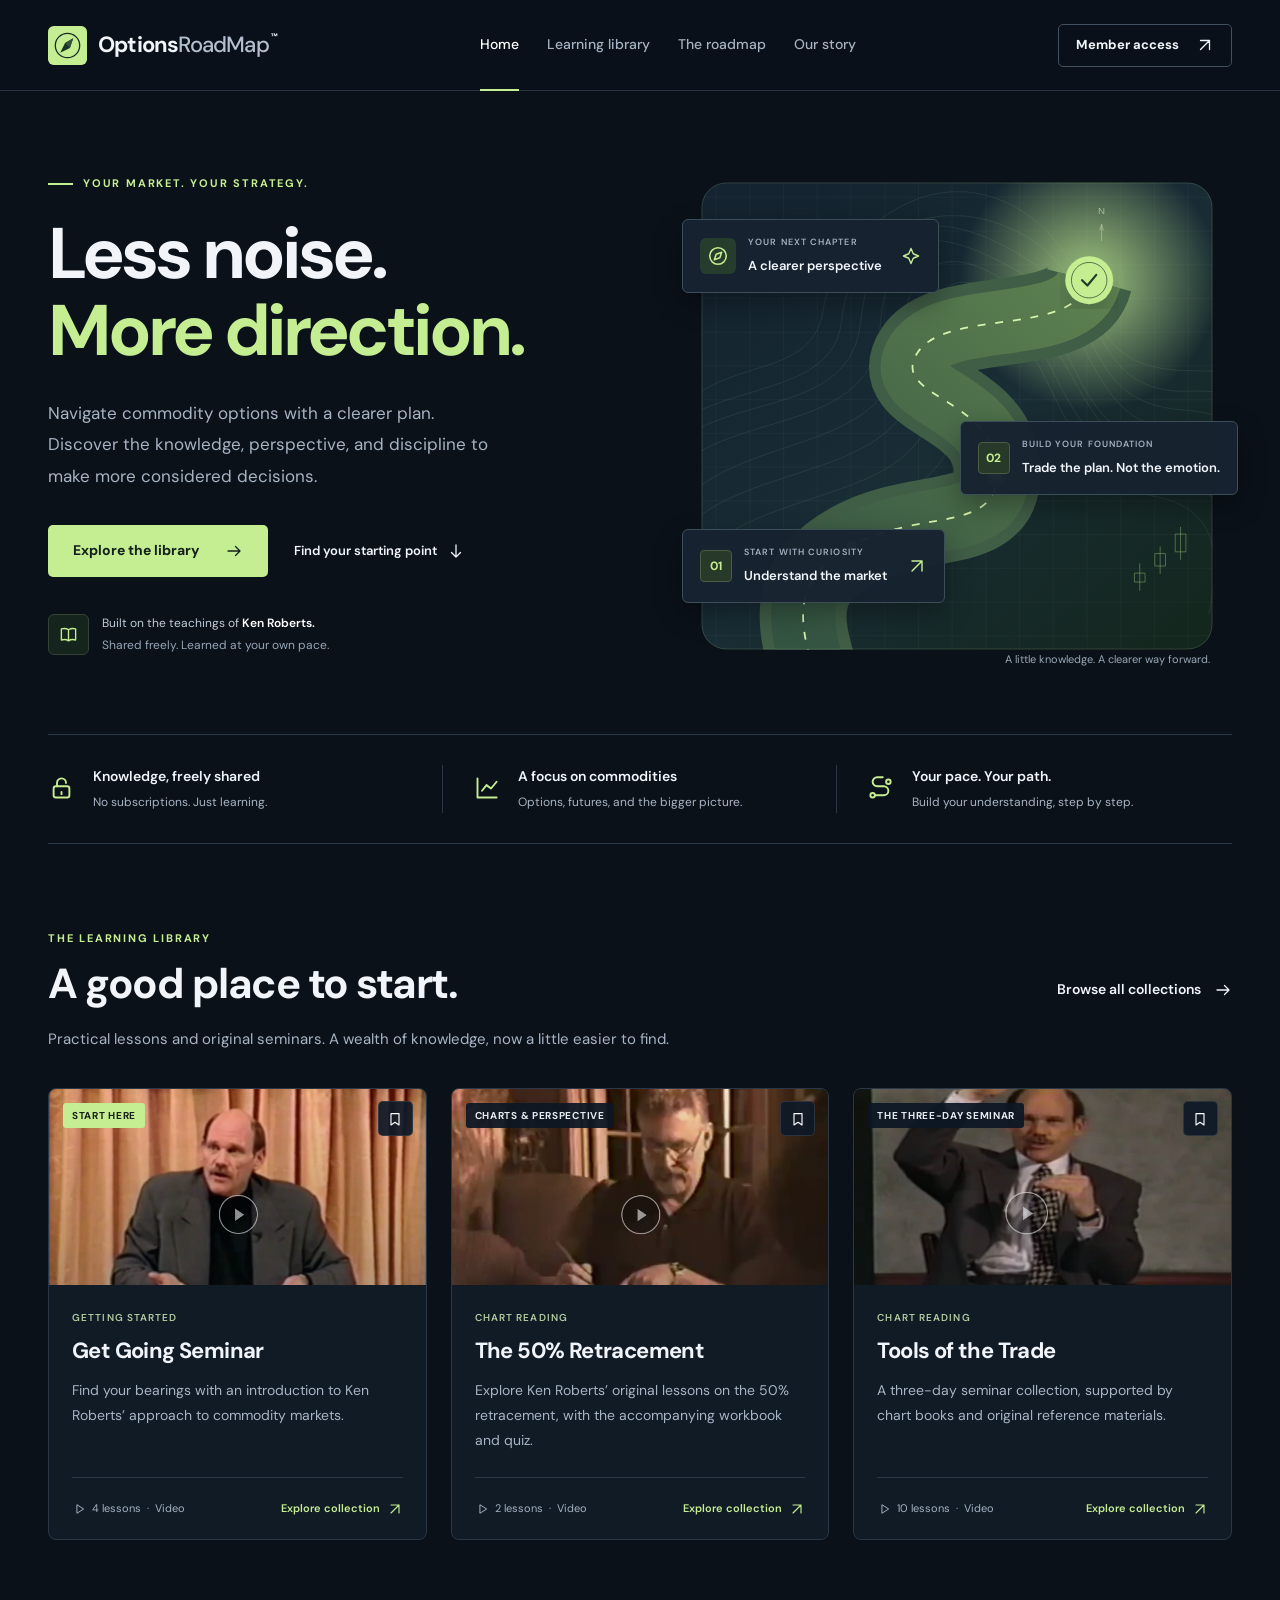
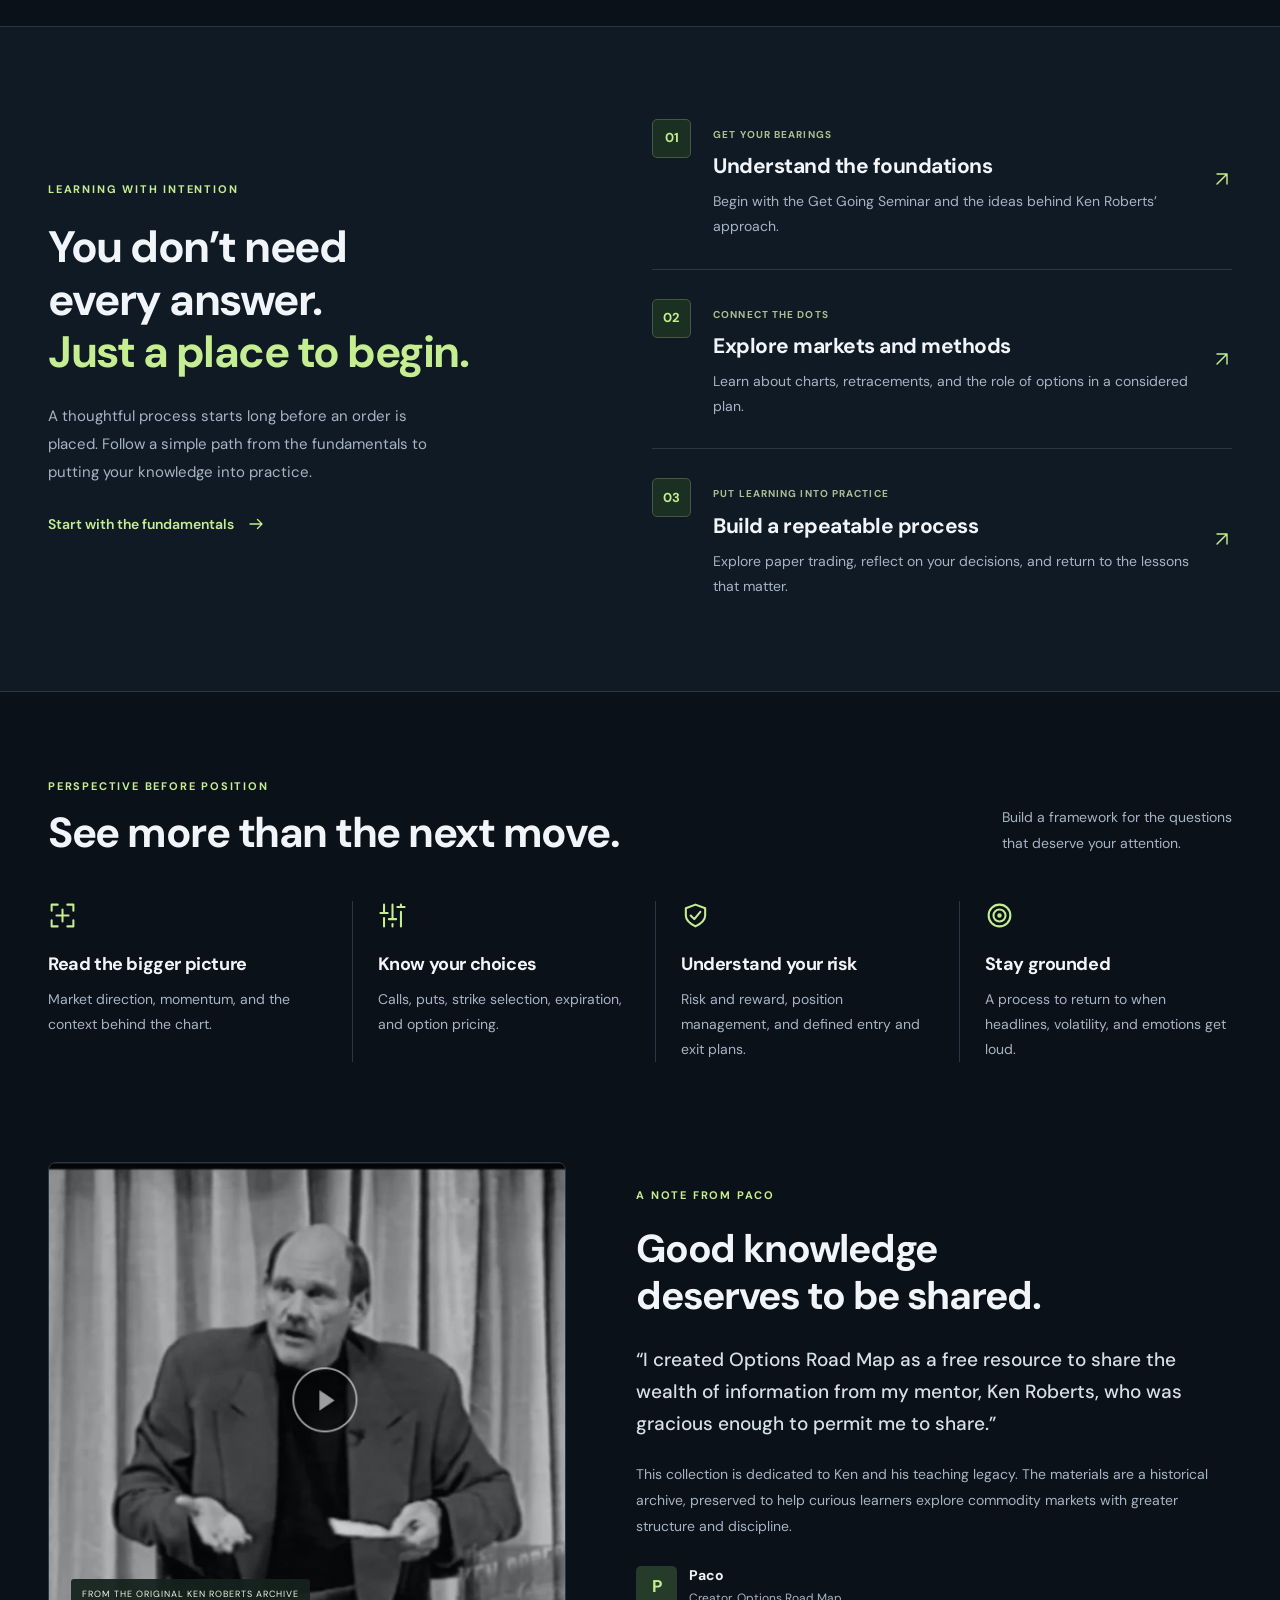
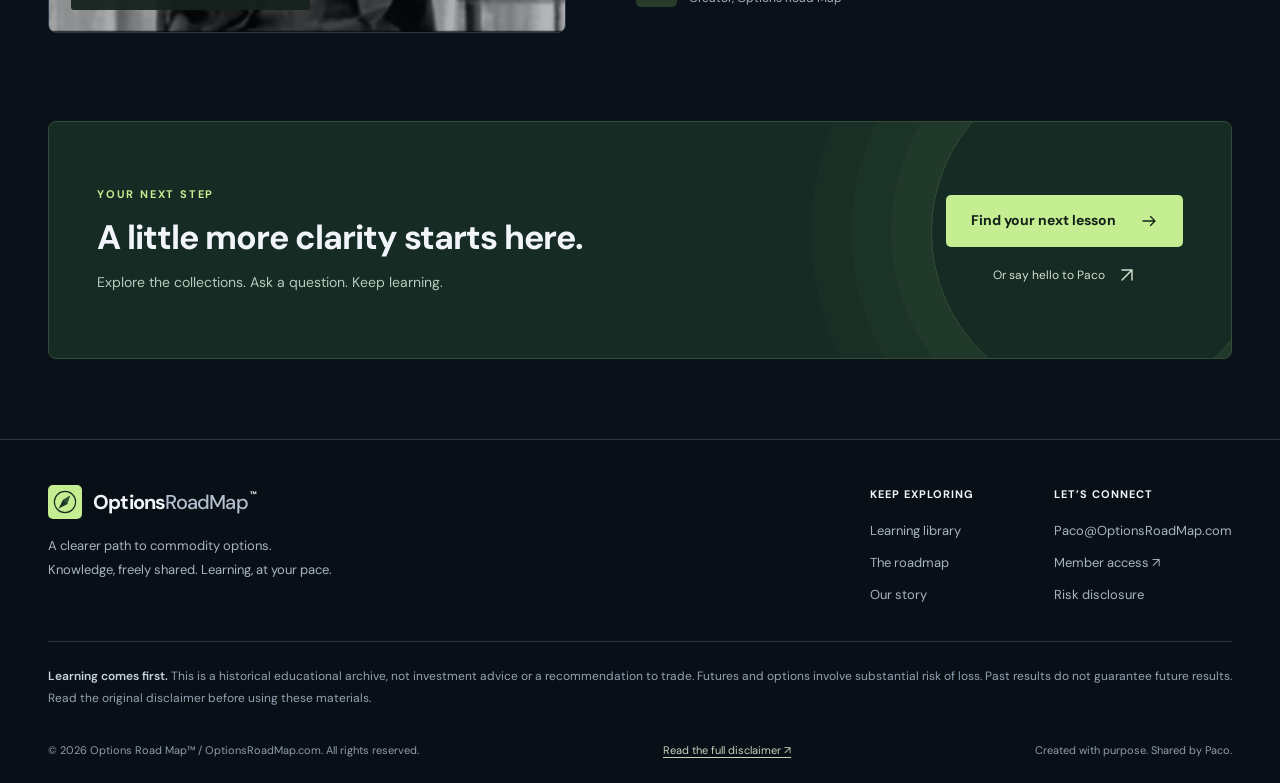
==== index.html @ 0cf9bcd7 "Publish polished Options Road Map client preview" ====
<!DOCTYPE html>
<html lang="en">
<head>
  <meta charset="UTF-8"><meta name="viewport" content="width=device-width, initial-scale=1">
  <meta name="description" content="Find a clearer path to commodity options. Explore a free educational archive of Ken Roberts courses, seminars, and resources at Options Road Map.">
  <meta name="theme-color" content="#0b1119"><title>Options Road Map — Less noise. More direction.</title>
  <link rel="icon" href="assets/compass.svg" type="image/svg+xml"><link rel="stylesheet" href="styles.css">
  <script src="courses.js" defer></script><script src="app.js" defer></script>
</head>
<body data-page="home">
<a class="skip-link" href="#main">Skip to content</a>
<header class="site-header"><div class="container header-inner">
  <a class="brand" href="index.html" aria-label="Options Road Map home"><img src="assets/compass.svg" width="39" height="39" alt=""><span>Options<span class="brand-light">RoadMap</span><sup>™</sup></span></a>
  <button class="menu-toggle icon-button" aria-label="Open navigation" aria-expanded="false" aria-controls="main-nav" data-icon="menu"></button>
  <nav id="main-nav" class="main-nav" aria-label="Main navigation"><a href="index.html" aria-current="page">Home</a><a href="library.html">Learning library</a><a href="#roadmap">The roadmap</a><a href="#about">Our story</a></nav>
  <a class="button button-outline member-button" href="private.html" aria-label="Member access"><span class="member-label-desktop">Member access</span><span class="member-label-mobile">Access</span><span data-icon="arrow-up-right"></span></a>
</div></header>
<main id="main">
  <section class="hero container">
    <div class="hero-copy"><div class="eyebrow"><span class="small-line"></span> YOUR MARKET. YOUR STRATEGY.</div>
      <h1>Less noise.<br><em>More direction.</em></h1>
      <p>Navigate commodity options with a clearer plan. Discover the knowledge, perspective, and discipline to make more considered decisions.</p>
      <div class="hero-actions"><a class="button button-primary" href="library.html">Explore the library <span data-icon="arrow-right"></span></a><a class="text-link" href="#roadmap">Find your starting point <span data-icon="arrow-down"></span></a></div>
      <div class="hero-note"><span class="mini-icon" data-icon="book-open"></span><span>Built on the teachings of <strong>Ken Roberts.</strong><br><span class="muted">Shared freely. Learned at your own pace.</span></span></div>
    </div>
    <div class="hero-art" aria-label="A winding roadmap: understand the market, build your plan, and gain a clearer perspective" role="img">
      <img class="roadmap-image" src="assets/roadmap.svg" alt="" width="620" height="570" fetchpriority="high">
      <div class="map-label map-label-top"><span class="map-icon" data-icon="compass"></span><div><small>YOUR NEXT CHAPTER</small><strong>A clearer perspective</strong></div><span class="map-sparkle" data-icon="sparkles"></span></div>
      <div class="map-label map-label-middle"><span class="milestone-number">02</span><div><small>BUILD YOUR FOUNDATION</small><strong>Trade the plan. Not the emotion.</strong></div></div>
      <div class="map-label map-label-bottom"><span class="milestone-number">01</span><div><small>START WITH CURIOSITY</small><strong>Understand the market</strong></div><span data-icon="arrow-up-right"></span></div>
      <span class="art-caption">A little knowledge. A clearer way forward.</span>
    </div>
  </section>
  <div class="benefit-strip container">
    <div><span data-icon="unlock"></span><p><strong>Knowledge, freely shared</strong><small>No subscriptions. Just learning.</small></p></div>
    <div><span data-icon="chart"></span><p><strong>A focus on commodities</strong><small>Options, futures, and the bigger picture.</small></p></div>
    <div><span data-icon="route"></span><p><strong>Your pace. Your path.</strong><small>Build your understanding, step by step.</small></p></div>
  </div>
  <section class="section container" id="learn">
    <div class="section-heading"><div><div class="eyebrow">THE LEARNING LIBRARY</div><h2>A good place to start.</h2></div><a class="text-link" href="library.html">Browse all collections <span data-icon="arrow-right"></span></a></div>
    <p class="section-intro">Practical lessons and original seminars. A wealth of knowledge, now a little easier to find.</p>
    <div class="course-grid home-courses" id="featured-courses"></div>
  </section>
  <section class="roadmap-section" id="roadmap"><div class="container roadmap-layout">
    <div class="roadmap-intro"><div class="eyebrow">LEARNING WITH INTENTION</div><h2>You don’t need<br>every answer.<br><em>Just a place to begin.</em></h2><p>A thoughtful process starts long before an order is placed. Follow a simple path from the fundamentals to putting your knowledge into practice.</p><a class="text-link" href="library.html?category=Getting%20started">Start with the fundamentals <span data-icon="arrow-right"></span></a></div>
    <div class="learning-steps">
      <a class="learning-step" href="library.html?course=get-going"><span class="step-number">01</span><div><span class="step-label">GET YOUR BEARINGS</span><h3>Understand the foundations</h3><p>Begin with the Get Going Seminar and the ideas behind Ken Roberts’ approach.</p></div><span data-icon="arrow-up-right"></span></a>
      <a class="learning-step" href="library.html?course=retracement"><span class="step-number">02</span><div><span class="step-label">CONNECT THE DOTS</span><h3>Explore markets and methods</h3><p>Learn about charts, retracements, and the role of options in a considered plan.</p></div><span data-icon="arrow-up-right"></span></a>
      <a class="learning-step" href="library.html?course=paper-trading"><span class="step-number">03</span><div><span class="step-label">PUT LEARNING INTO PRACTICE</span><h3>Build a repeatable process</h3><p>Explore paper trading, reflect on your decisions, and return to the lessons that matter.</p></div><span data-icon="arrow-up-right"></span></a>
    </div>
  </div></section>
  <section class="section container principles-section"><div class="section-heading"><div><div class="eyebrow">PERSPECTIVE BEFORE POSITION</div><h2>See more than the next move.</h2></div><p>Build a framework for the questions<br>that deserve your attention.</p></div>
    <div class="principles-grid"><article><span data-icon="scan"></span><h3>Read the bigger picture</h3><p>Market direction, momentum, and the context behind the chart.</p></article><article><span data-icon="sliders"></span><h3>Know your choices</h3><p>Calls, puts, strike selection, expiration, and option pricing.</p></article><article><span data-icon="shield"></span><h3>Understand your risk</h3><p>Risk and reward, position management, and defined entry and exit plans.</p></article><article><span data-icon="target"></span><h3>Stay grounded</h3><p>A process to return to when headlines, volatility, and emotions get loud.</p></article></div>
  </section>
  <section class="story-section container" id="about"><button class="story-photo" data-course="get-going" aria-label="Explore the original Get Going Seminar"><img src="assets/get-going.webp" alt="Ken Roberts teaching in the original Get Going Seminar" loading="lazy"><span class="photo-caption">FROM THE ORIGINAL KEN ROBERTS ARCHIVE</span></button><div class="story-copy"><div class="eyebrow">A NOTE FROM PACO</div><h2>Good knowledge<br>deserves to be shared.</h2><p>“I created Options Road Map as a free resource to share the wealth of information from my mentor, Ken Roberts, who was gracious enough to permit me to share.”</p><p class="story-body">This collection is dedicated to Ken and his teaching legacy. The materials are a historical archive, preserved to help curious learners explore commodity markets with greater structure and discipline.</p><div class="author"><span class="avatar">P</span><div><strong>Paco</strong><small>Creator, Options Road Map</small></div></div></div></section>
  <section class="contact-banner container"><div><div class="eyebrow">YOUR NEXT STEP</div><h2>A little more clarity starts here.</h2><p>Explore the collections. Ask a question. Keep learning.</p></div><div><a class="button button-lime" href="library.html">Find your next lesson <span data-icon="arrow-right"></span></a><a class="banner-contact" href="mailto:Paco@OptionsRoadMap.com">Or say hello to Paco <span data-icon="arrow-up-right"></span></a></div><span class="banner-orbit" aria-hidden="true"></span></section>
</main>
<footer class="site-footer" data-footer></footer>
<div data-dialogs></div><div class="toast" role="status" aria-live="polite" id="toast"></div>
<noscript><p class="noscript-note">JavaScript enables collection previews and progress tracking. For access to the original lessons, contact <a href="mailto:Paco@OptionsRoadMap.com">Paco@OptionsRoadMap.com</a>.</p></noscript>
</body>
</html>
---- styles.css ----
@import url('fonts.css');

/* Options Road Map — professional dark theme. All assets are served locally. */
:root {
  color-scheme: dark;
  --paper: #0b1119;
  --surface: #111b26;
  --surface-raised: #162331;
  --ink: #f1f5fa;
  --muted: #a7b4c3;
  --subtle: #90a0b2;
  --green: #c5ed91;
  --lime: #c5ed91;
  --line: #293746;
  --sage: #17251f;
  --sans: 'DM Sans', 'Segoe UI', sans-serif;
}
* { box-sizing: border-box; }
html { scroll-behavior: smooth; scroll-padding-top: 105px; }
body { margin: 0; background: var(--paper); color: var(--ink); font: 16px/1.7 var(--sans); -webkit-font-smoothing: antialiased; }
body:has(dialog[open]) { overflow: hidden; }
button, input, select, textarea { font: inherit; }
button, a, input, select { -webkit-tap-highlight-color: transparent; }
button { color: inherit; cursor: pointer; }
a { color: inherit; text-decoration: none; }
img { max-width: 100%; display: block; }
h1, h2, h3, p { margin: 0; }
h1, h2, h3 { font-weight: 700; line-height: 1.15; letter-spacing: -1.5px; }
h2 { font-size: 42px; }
h3 { font-size: 22px; letter-spacing: -.5px; }
em { font-family: var(--sans); font-style: normal; font-weight: 700; }
p { color: var(--muted); }
svg.icon { width: 20px; height: 20px; display: block; flex-shrink: 0; stroke: currentColor; stroke-width: 1.7; fill: none; stroke-linecap: round; stroke-linejoin: round; }
[data-icon] { display: inline-flex; align-items: center; justify-content: center; flex-shrink: 0; }
button:focus-visible, a:focus-visible, input:focus-visible, select:focus-visible { outline: 3px solid var(--lime); outline-offset: 5px; }
::selection { background: var(--lime); color: #102017; }
[hidden] { display: none !important; }
.container { width: min(1240px, calc(100% - 96px)); margin-inline: auto; }
.sr-only { position: absolute; width: 1px; height: 1px; padding: 0; margin: -1px; overflow: hidden; clip: rect(0,0,0,0); white-space: nowrap; border: 0; }
.skip-link { position: fixed; z-index: 200; top: 8px; left: 16px; transform: translateY(-150%); background: var(--lime); color: #102017; padding: 12px 20px; border-radius: 5px; }
.skip-link:focus { transform: translateY(0); }
.announcement { border-bottom: 1px solid #ffffff08; background: #101a23; color: #aebcc9; font-size: 12px; }
.announcement .container { display: flex; align-items: center; justify-content: space-between; min-height: 37px; }
.announcement .container > span { display: flex; align-items: center; gap: 9px; }
.announcement a { display: flex; align-items: center; gap: 15px; }
.status-dot { width: 5px; height: 5px; background: var(--lime); border-radius: 50%; display: inline-block; flex-shrink: 0; }
.site-header { background: #0b1119f5; position: sticky; top: 0; z-index: 20; border-bottom: 1px solid var(--line); backdrop-filter: blur(16px); }
.header-inner { display: flex; align-items: center; justify-content: space-between; gap: 25px; height: 90px; }
.brand { display: flex; align-items: center; gap: 11px; font-size: 22px; font-weight: 700; letter-spacing: -.8px; white-space: nowrap; }
.brand-light { font-weight: 500; color: #b4c0cf; }
.brand sup { font-size: 8px; vertical-align: super; position: relative; top: -5px; letter-spacing: 0; margin-left: 2px; }
.main-nav { display: flex; align-items: center; gap: 28px; font-size: 14px; font-weight: 500; }
.main-nav a { padding: 33px 0; position: relative; color: #a5b3c2; transition: color .2s; }
.main-nav a:hover, .main-nav a[aria-current] { color: #fff; }
.main-nav a[aria-current]::after { content: ''; position: absolute; bottom: -1px; height: 2px; left: 0; right: 0; background: var(--lime); }
.button { display: inline-flex; justify-content: center; align-items: center; gap: 24px; min-height: 52px; padding: 13px 24px; border-radius: 5px; border: 1px solid transparent; font-size: 14px; font-weight: 700; line-height: 1.4; transition: background .2s, transform .2s, border-color .2s; white-space: nowrap; }
.button:hover { transform: translateY(-2px); }
.button svg { width: 18px; height: 18px; }
.button-primary, .button-lime { background: var(--lime); color: #13201a; }
.button-primary:hover, .button-lime:hover { background: #d5f7af; }
.button-outline { border-color: #41505e; background: transparent; color: var(--ink); }
.button-outline:hover { background: #1e2c37; border-color: #718475; }
.member-button { font-size: 13px; gap: 17px; min-height: 43px; padding: 10px 17px; }
.member-label-mobile { display: none; }
.icon-button { display: inline-flex; align-items: center; justify-content: center; background: none; border: 1px solid var(--line); border-radius: 5px; width: 40px; height: 40px; }
.menu-toggle { display: none; }
.text-link { display: inline-flex; align-items: center; gap: 13px; font-size: 14px; font-weight: 600; border: 0; background: none; padding: 0; color: var(--ink); }
.text-link:hover { color: var(--lime); }
.text-link svg { width: 18px; height: 18px; transition: transform .2s; }
.text-link:hover svg { transform: translateX(3px); }
.eyebrow { font-size: 11px; letter-spacing: 1.8px; font-weight: 700; color: var(--lime); display: flex; align-items: center; gap: 10px; margin-bottom: 23px; line-height: 1.5; }
.small-line { width: 25px; height: 2px; background: var(--lime); }
.hero { display: grid; grid-template-columns: 1.08fr 1fr; align-items: center; gap: 40px; padding-block: 72px 65px; }
.hero h1 { font-size: clamp(56px, 5.6vw, 82px); font-weight: 700; letter-spacing: -4px; line-height: 1.08; }
.hero h1 em { color: var(--lime); }
.hero-copy > p { font-size: 17px; line-height: 1.85; max-width: 460px; margin-top: 28px; }
.hero-actions { display: flex; align-items: center; gap: 26px; margin-top: 33px; flex-wrap: wrap; }
.hero-actions .button { padding-inline: 24px; gap: 26px; }
.hero-actions .text-link { font-size: 13px; gap: 10px; }
.hero-note { display: flex; align-items: center; gap: 13px; font-size: 12px; line-height: 1.85; margin-top: 35px; color: #bfccd7; }
.mini-icon { width: 41px; height: 41px; border: 1px solid #344236; border-radius: 6px; background: #15251e; color: var(--lime); }
.mini-icon svg { width: 19px; height: 19px; }
.hero-note strong { font-weight: 600; color: #fff; }
.muted { color: #94a4b5; }
.hero-art { position: relative; width: 100%; isolation: isolate; }
.roadmap-image { width: 100%; height: auto; }
.map-label { background: #172330f7; box-shadow: 0 10px 28px #0005; border: 1px solid #3c4e59; border-radius: 6px; padding: 15px 17px; position: absolute; display: flex; align-items: center; gap: 12px; white-space: nowrap; }
.map-label small { font-size: 9px; letter-spacing: 1.1px; color: #a1b0bf; display: block; font-weight: 600; margin-bottom: 5px; }
.map-label strong { font-size: 13px; font-weight: 600; display: block; }
.map-label-top { top: 11%; left: 0; }
.map-icon { width: 36px; height: 36px; border-radius: 6px; color: var(--lime); background: #263c2c; }
.map-icon svg { width: 22px; height: 22px; }
.map-sparkle { color: var(--lime); margin-left: 7px; }
.map-label-middle { top: 51%; right: -1%; }
.milestone-number { width: 32px; height: 32px; border-radius: 4px; border: 1px solid #4b5d40; font-size: 12px; font-weight: 700; background: #273928; color: var(--lime); display: flex; align-items: center; justify-content: center; }
.map-label-bottom { bottom: 13%; left: 0; }
.map-label-bottom > span:last-child { margin-left: 8px; color: var(--lime); }
.art-caption { position: absolute; bottom: 0; right: 22px; font-size: 11px; color: #97a7b5; }
.benefit-strip { border-top: 1px solid var(--line); border-bottom: 1px solid var(--line); display: grid; grid-template-columns: repeat(3, 1fr); padding-block: 30px; }
.benefit-strip > div { display: flex; align-items: center; gap: 18px; padding-inline: 30px; border-right: 1px solid var(--line); }
.benefit-strip > div:first-child { padding-left: 0; }
.benefit-strip > div:last-child { border: 0; padding-right: 0; }
.benefit-strip svg { width: 27px; height: 27px; color: var(--lime); }
.benefit-strip strong { font-size: 14px; font-weight: 600; display: block; color: var(--ink); }
.benefit-strip small { font-size: 12px; display: block; margin-top: 4px; color: var(--muted); }
.section { padding-block: 86px; }
.section-heading { display: flex; align-items: flex-end; justify-content: space-between; gap: 30px; }
.section-heading .eyebrow { margin-bottom: 14px; }
.section-heading .text-link { margin-bottom: 7px; }
.section-intro { font-size: 15px; margin-top: 18px; }
.course-grid { display: grid; grid-template-columns: repeat(3, minmax(0, 1fr)); gap: 24px; }
.home-courses { margin-top: 36px; }
.course-card { background: var(--surface); border: 1px solid var(--line); border-radius: 8px; overflow: hidden; display: flex; flex-direction: column; position: relative; transition: transform .2s, border-color .2s; min-width: 0; }
.course-card:hover { transform: translateY(-4px); border-color: #617556; }
.course-cover { position: relative; width: 100%; height: 196px; overflow: hidden; background: #1b302b; border: 0; display: block; padding: 0; text-align: left; }
.course-cover img { width: 100%; height: 100%; object-fit: cover; object-position: center 20%; transition: transform .4s; }
.course-card:hover .course-cover img { transform: scale(1.04); }
.course-cover.photo-cover::after { content: ''; position: absolute; inset: 0; background: linear-gradient(180deg, #09111a0a, #09111a4d); }
.cover-tag { position: absolute; top: 14px; left: 14px; z-index: 1; background: #0c1724ed; color: #e6ebf0; padding: 5px 9px; border-radius: 3px; font-size: 10px; font-weight: 700; letter-spacing: .7px; line-height: 1.5; }
.cover-tag.start { background: var(--lime); color: #19221a; }
.bookmark-button { position: absolute; right: 13px; top: 12px; border: 1px solid #5f6a7055; background: #0e1927ed; color: #fff; width: 35px; height: 35px; z-index: 3; border-radius: 5px; display: flex; align-items: center; justify-content: center; transition: background .2s; }
.bookmark-button svg { width: 16px; height: 16px; }
.bookmark-button:hover, .bookmark-button[aria-pressed="true"] { background: var(--lime); color: #192719; border-color: var(--lime); }
.bookmark-button[aria-pressed="true"] svg { fill: #263b23; stroke: #263b23; }
.course-body { padding: 24px 23px 0; flex: 1; display: flex; flex-direction: column; }
.course-category { font-size: 10px; letter-spacing: 1.1px; font-weight: 600; text-transform: uppercase; color: #b2cba0; margin-bottom: 11px; display: flex; justify-content: space-between; align-items: center; gap: 8px; }
.course-title { background: transparent; border: 0; padding: 0; text-align: left; font-size: 22px; font-weight: 700; line-height: 1.3; letter-spacing: -.6px; }
.course-title:hover { color: var(--lime); }
.course-description { font-size: 14px; line-height: 1.8; margin-top: 12px; margin-bottom: 24px; flex: 1; }
.course-bottom { display: flex; align-items: center; justify-content: space-between; gap: 10px; border-top: 1px solid var(--line); padding-block: 17px; font-size: 11px; color: #a4b1c0; }
.course-meta { display: flex; align-items: center; gap: 6px; flex-wrap: wrap; }
.course-meta svg { width: 14px; height: 14px; }
.course-open { border: 0; background: none; display: flex; align-items: center; gap: 7px; padding: 4px 0; color: var(--lime); font-weight: 600; font-size: 11px; text-align: right; }
.course-open svg { width: 16px; height: 16px; }
.course-progress { height: 3px; background: #29382b; margin: 0 -23px; }
.course-progress span { display: block; height: 100%; background: var(--lime); }
.course-complete { font-size: 10px; color: var(--lime); letter-spacing: 0; text-transform: none; white-space: nowrap; }
.designed-cover { background: #23382c; color: #c3daab; position: relative; display: flex; align-items: center; justify-content: center; }
.designed-cover::before { content: ''; position: absolute; inset: 0; background: linear-gradient(0deg, transparent 96%, #bcdfa710 96%), linear-gradient(90deg, transparent 96%, #bcdfa710 96%); background-size: 32px 32px; }
.cover-drawing { position: absolute; inset: 0; width: 100%; height: 100%; opacity: .55; }
.designed-cover .cover-center-icon { position: relative; z-index: 1; width: 70px; height: 70px; border-radius: 7px; background: #223829e6; border: 1px solid #72915b77; display: flex; align-items: center; justify-content: center; }
.cover-center-icon svg { width: 32px; height: 32px; stroke-width: 1.4; }
.designed-cover.cover-sand { background: #34342a; color: #d6c697; }
.designed-cover.cover-sand .cover-center-icon { background: #3c392b; border-color: #7c735377; }
.designed-cover.cover-blue { background: #22384a; color: #9ec5e6; }
.designed-cover.cover-blue .cover-center-icon { background: #243f53; border-color: #69879b77; }
.designed-cover.cover-dark { background: #202c39; color: #bdd2e4; }
.designed-cover.cover-dark .cover-center-icon { background: #293847; border-color: #6a819a77; }
.cover-footnote { position: absolute; bottom: 13px; left: 16px; font-size: 8px; letter-spacing: 1.4px; font-weight: 600; }
.roadmap-section { background: #101a24; border-block: 1px solid var(--line); padding-block: 82px; }
.roadmap-layout { display: grid; grid-template-columns: 1fr 1.15fr; gap: 100px; align-items: center; }
.roadmap-intro h2 { font-size: 44px; letter-spacing: -1.5px; line-height: 1.2; }
.roadmap-intro h2 em { color: var(--lime); }
.roadmap-intro p { font-size: 15px; line-height: 1.85; margin-top: 24px; max-width: 380px; }
.roadmap-intro .text-link { margin-top: 26px; color: var(--lime); }
.learning-step { display: flex; align-items: flex-start; gap: 22px; padding-block: 29px; border-bottom: 1px solid var(--line); }
.learning-step:first-child { padding-top: 10px; }
.learning-step:last-child { padding-bottom: 10px; border: 0; }
.step-number { width: 39px; height: 39px; flex-shrink: 0; border-radius: 5px; border: 1px solid #465940; font-size: 13px; font-weight: 700; display: flex; align-items: center; justify-content: center; background: #1b3023; color: var(--lime); }
.step-label { font-size: 10px; letter-spacing: 1.1px; color: #a9bf93; font-weight: 700; }
.learning-step h3 { margin-top: 8px; font-size: 21px; }
.learning-step p { font-size: 14px; line-height: 1.8; margin-top: 11px; }
.learning-step > span:last-child { margin-left: auto; align-self: center; color: var(--lime); transition: transform .2s; }
.learning-step:hover > span:last-child { transform: translate(3px, -3px); }
.principles-section .section-heading > p { font-size: 14px; line-height: 1.85; }
.principles-grid { display: grid; grid-template-columns: repeat(4, 1fr); gap: 30px; margin-top: 44px; }
.principles-grid article { padding-left: 25px; border-left: 1px solid var(--line); }
.principles-grid article:first-child { padding-left: 0; border: 0; }
.principles-grid article > span { color: var(--lime); margin-bottom: 24px; }
.principles-grid article > span svg { width: 29px; height: 29px; }
.principles-grid h3 { font-size: 18px; letter-spacing: -.4px; }
.principles-grid p { font-size: 14px; line-height: 1.8; margin-top: 12px; }
.story-section { display: grid; grid-template-columns: 1fr 1.15fr; gap: 70px; padding-block: 14px 88px; align-items: center; }
.story-photo { position: relative; border-radius: 8px; overflow: hidden; background: #1b2731; border: 1px solid var(--line); padding: 0; text-align: left; }
.story-photo img { aspect-ratio: 1.1; object-fit: cover; object-position: 35% center; filter: grayscale(1); opacity: .85; }
.photo-caption { position: absolute; bottom: 22px; left: 22px; color: #edf5e5; font-size: 9px; letter-spacing: 1px; background: #15221dee; padding: 8px 11px; border-radius: 3px; }
.story-copy h2 { font-size: 39px; line-height: 1.2; letter-spacing: -1.3px; }
.story-copy > p { font-size: 19px; line-height: 1.7; color: #d5e0e8; margin-top: 24px; font-weight: 500; }
.story-copy > p.story-body { font: 14px/1.85 var(--sans); color: var(--muted); margin-top: 21px; }
.author { display: flex; align-items: center; gap: 12px; margin-top: 25px; }
.avatar { width: 41px; height: 41px; border-radius: 5px; display: flex; align-items: center; justify-content: center; background: #263b29; color: var(--lime); font-size: 17px; font-weight: 700; }
.author strong { display: block; font-size: 14px; font-weight: 700; }
.author small { font-size: 12px; color: var(--muted); display: block; }
.contact-banner { background: #162b24; border: 1px solid #344d38; min-height: 238px; border-radius: 8px; display: flex; align-items: center; justify-content: space-between; gap: 30px; padding: 45px 48px; position: relative; overflow: hidden; isolation: isolate; margin-bottom: 80px; }
.contact-banner .eyebrow { font-size: 11px; margin-bottom: 16px; }
.contact-banner h2 { font-size: 34px; letter-spacing: -1px; }
.contact-banner p { color: #b8c9bd; font-size: 14px; margin-top: 14px; }
.contact-banner > div { position: relative; z-index: 1; }
.banner-contact { display: flex; align-items: center; justify-content: center; gap: 12px; color: #d1dece; font-size: 12px; margin-top: 18px; }
.banner-orbit { position: absolute; width: 340px; height: 340px; border: 1px solid #a7dd8333; border-radius: 50%; right: -40px; top: -60px; z-index: 0; box-shadow: 0 0 0 40px #a7dd8309, 0 0 0 80px #a7dd8306, 0 0 0 120px #a7dd8304; }
.site-footer { border-top: 1px solid var(--line); padding-block: 45px 24px; background: #090f16; }
.footer-top { display: grid; grid-template-columns: 1fr auto auto; gap: 80px; padding-bottom: 35px; }
.footer-brand .brand { font-size: 20px; }
.footer-brand .brand img { width: 34px; height: 34px; }
.footer-brand p { font-size: 13px; margin-top: 15px; max-width: 300px; line-height: 1.8; }
.footer-links { display: flex; flex-direction: column; gap: 10px; font-size: 13px; }
.footer-links strong { font-size: 11px; letter-spacing: 1px; font-weight: 700; margin-bottom: 6px; }
.footer-links a, .footer-links button { color: var(--muted); }
.footer-links button { padding: 0; border: 0; background: none; text-align: left; font-size: 13px; }
.footer-links a:hover, .footer-links button:hover { color: var(--lime); }
.footer-risk { border-top: 1px solid var(--line); padding-block: 23px; color: #93a2b3; font-size: 12px; line-height: 1.85; max-width: 100%; }
.footer-risk strong { font-weight: 600; color: #c6d4e0; }
.footer-bottom { display: flex; align-items: center; justify-content: space-between; gap: 20px; font-size: 11px; color: #8e9dac; padding-top: 8px; }
.footer-bottom button { border: 0; background: none; padding: 0; font-size: 11px; color: #c4d4bb; text-decoration: underline; text-underline-offset: 3px; }
.library-hero { padding-block: 37px 46px; display: grid; grid-template-columns: 1.4fr 1fr; align-items: center; gap: 50px; border-bottom: 1px solid var(--line); }
.breadcrumb { display: flex; align-items: center; gap: 10px; font-size: 12px; color: #9aaaba; margin-bottom: 33px; }
.breadcrumb > span:last-child { color: #dce4ec; }
.breadcrumb svg { width: 13px; height: 13px; }
.library-hero .eyebrow { margin-bottom: 18px; font-size: 10px; }
.library-hero h1 { font-size: 60px; letter-spacing: -2.5px; line-height: 1.1; }
.library-hero h1 em { color: var(--lime); }
.library-hero p { font-size: 15px; margin-top: 23px; line-height: 1.9; }
.library-hero-art { position: relative; height: 310px; max-width: 390px; margin-left: auto; width: 100%; isolation: isolate; }
.library-hero-art::before { content: ''; position: absolute; inset: 0; z-index: -1; border-radius: 50%; background: radial-gradient(ellipse, #b1db8c13 0%, transparent 68%); }
.archive-cover { height: 255px; width: 190px; position: absolute; border-radius: 3px 7px 7px 3px; box-shadow: 9px 16px 25px #0005; border-left: 5px solid #0003; padding: 25px 22px; }
.cover-back { background: #90aa6a; left: 34px; top: 20px; transform: rotate(-12deg); color: #1c301c; font-size: 10px; font-weight: 700; letter-spacing: 1.8px; line-height: 1.8; }
.cover-front { background: #1e3340; border: 1px solid #4f6267; border-left: 5px solid #304951; left: 135px; top: 29px; transform: rotate(8deg); color: #eef4e9; display: flex; flex-direction: column; justify-content: space-between; overflow: hidden; }
.cover-front::after { content: ''; position: absolute; width: 250px; height: 250px; border: 1px solid #b9d49530; border-radius: 50%; left: 60px; bottom: -125px; box-shadow: 0 0 0 25px #ffffff06, 0 0 0 50px #ffffff03; }
.book-brand { font-size: 11px; letter-spacing: -.3px; font-weight: 700; }
.cover-compass { align-self: flex-start; color: var(--lime); }
.cover-compass svg { width: 33px; height: 33px; stroke-width: 1.2; }
.cover-front strong { font-size: 24px; font-weight: 700; letter-spacing: -.7px; line-height: 1.15; }
.cover-front small { font-size: 7px; letter-spacing: 1px; z-index: 1; }
.archive-caption { position: absolute; bottom: 0; left: 91px; font-size: 11px; color: #9caeaf; }
.library-section { padding-block: 0 50px; }
.library-tabs { display: flex; align-items: center; gap: 32px; border-bottom: 1px solid var(--line); }
.library-tab { display: flex; align-items: center; gap: 9px; border: 0; background: none; padding: 25px 0 21px; font-size: 14px; color: #a0afbf; position: relative; }
.library-tab.active { color: #fff; font-weight: 600; }
.library-tab.active::after { position: absolute; bottom: -1px; left: 0; right: 0; height: 2px; background: var(--lime); content: ''; }
.library-tab svg { height: 16px; width: 16px; }
.library-tab > span:not([data-icon]) { background: #25352d; color: #d5eac1; padding: 1px 7px; border-radius: 4px; font-size: 11px; min-width: 23px; text-align: center; }
.library-workspace { display: grid; grid-template-columns: 211px 1fr; gap: 36px; padding-top: 32px; }
.library-sidebar { min-width: 0; }
.sidebar-heading { font-size: 10px; letter-spacing: 1.3px; font-weight: 700; color: #a3b2c0; margin-bottom: 15px; padding-left: 10px; }
.category-list { display: flex; flex-direction: column; gap: 5px; }
.category-button { border: 0; background: none; padding: 12px 10px; font-size: 13px; text-align: left; display: flex; align-items: center; gap: 9px; border-radius: 5px; color: #acbac8; transition: background .2s; }
.category-button > span:last-child { margin-left: auto; font-size: 11px; color: #b4c4a7; }
.category-button svg { width: 16px; height: 16px; }
.category-button:hover { background: #192731; }
.category-button.active { color: var(--lime); background: #203126; font-weight: 600; }
.sidebar-note { border: 1px solid #334c39; border-radius: 6px; margin-top: 28px; padding: 20px 17px; background: #15231f; }
.sidebar-note > span { color: var(--lime); }
.sidebar-note h3 { font-size: 17px; margin-top: 13px; }
.sidebar-note p { font-size: 13px; line-height: 1.8; margin-top: 11px; }
.sidebar-note .text-link { font-size: 12px; margin-top: 15px; color: var(--lime); }
.sidebar-note .text-link svg { width: 15px; height: 15px; }
.local-note { font-size: 11px; line-height: 1.8; color: #91a3b2; display: flex; gap: 8px; margin-top: 21px; padding-inline: 6px; }
.local-note svg { width: 14px; height: 14px; margin-top: 3px; }
.library-results { min-width: 0; }
.library-toolbar { display: flex; gap: 15px; align-items: center; }
.search-field { display: flex; align-items: center; gap: 11px; background: var(--surface); border: 1px solid #394957; border-radius: 5px; height: 49px; flex: 1; padding-inline: 15px; }
.search-field:focus-within { border-color: var(--lime); box-shadow: 0 0 0 2px #c5ed9120; }
.search-field > span { color: #a9b7c5; }
.search-field svg { width: 18px; height: 18px; }
.search-field input { width: 100%; min-width: 0; border: 0; background: none; outline: none; font-size: 14px; color: var(--ink); }
.search-field input:focus-visible { outline: none; }
.search-field input::placeholder { color: #9aabba; }
.search-key { border: 1px solid #465767; border-radius: 3px; width: 21px; height: 24px; font-size: 12px; font-family: monospace; display: flex; align-items: center; justify-content: center; }
.sort-field { position: relative; }
.sort-field select { appearance: none; width: 172px; min-height: 49px; padding: 11px 33px 11px 14px; border: 1px solid #394957; border-radius: 5px; background: var(--surface); color: #d6e0e9; font-size: 12px; cursor: pointer; }
.sort-field > span:last-child { position: absolute; right: 13px; top: 17px; pointer-events: none; }
.sort-field svg { width: 14px; height: 14px; }
.results-line { display: flex; align-items: center; justify-content: space-between; gap: 12px; padding-block: 24px 20px; }
.results-line > p { font-size: 12px; }
.results-line > p strong { font-weight: 600; color: #dee7f0; }
.archive-badge { font-size: 10px; color: #b5c6a2; display: flex; gap: 7px; align-items: center; }
.library-grid { gap: 23px; grid-template-columns: repeat(2, minmax(0, 1fr)); }
.library-grid .course-cover { height: 195px; }
.library-grid .course-title { font-size: 22px; }
.archive-note { display: flex; gap: 12px; margin-top: 30px; border-top: 1px solid var(--line); padding-top: 24px; }
.archive-note > span { color: #b8c7a8; }
.archive-note svg { width: 18px; height: 18px; }
.archive-note p { font-size: 12px; line-height: 1.9; }
.inline-link { border: 0; background: none; padding: 0; color: var(--lime); font-size: inherit; text-decoration: underline; text-underline-offset: 3px; }
.empty-state { text-align: center; padding: 76px 22px 84px; background: #131f29; border: 1px dashed #435645; border-radius: 7px; }
.empty-state > span { color: var(--lime); margin-bottom: 23px; }
.empty-state > span svg { width: 32px; height: 32px; }
.empty-state h2 { font-size: 25px; letter-spacing: -.6px; }
.empty-state p { font-size: 14px; margin-top: 12px; }
.empty-state .button { margin-top: 25px; font-size: 13px; min-height: 45px; }
.library-help { display: flex; align-items: center; gap: 22px; border: 1px solid var(--line); border-radius: 7px; padding: 32px; margin-block: 12px 65px; background: #14221f; }
.help-icon { width: 49px; height: 49px; border-radius: 6px; border: 1px solid #496341; color: var(--lime); background: #233829; }
.library-help h2 { font-size: 23px; letter-spacing: -.6px; }
.library-help p { font-size: 13px; margin-top: 8px; }
.library-help .button { margin-left: auto; font-size: 13px; min-height: 47px; }
dialog { color-scheme: dark; padding: 0; border: 1px solid #435361; border-radius: 10px; background: var(--paper); color: var(--ink); box-shadow: 0 25px 100px #0007; width: calc(100% - 40px); max-width: 1070px; max-height: calc(100dvh - 64px); overscroll-behavior: contain; }
dialog::backdrop { background: #02070ec7; backdrop-filter: blur(6px); }
.dialog-close { position: absolute; right: 15px; top: 15px; z-index: 5; background: #1d2b37; border-color: #4c5c68; width: 35px; height: 35px; }
.dialog-close svg { width: 17px; height: 17px; }
.course-dialog-layout { display: grid; grid-template-columns: 1.17fr 1fr; min-height: 565px; }
.course-detail { padding: 33px; border-right: 1px solid var(--line); }
.course-detail .eyebrow { font-size: 10px; margin-bottom: 13px; }
.course-detail h2 { font-size: 31px; letter-spacing: -.9px; max-width: 410px; padding-right: 10px; line-height: 1.2; }
.detail-description { font-size: 14px; margin-top: 17px; line-height: 1.85; }
.detail-preview { margin-top: 24px; border-radius: 6px; overflow: hidden; position: relative; }
.detail-preview .course-cover { height: 226px; cursor: default; }
.detail-preview .photo-cover::after { background: #0a162290; }
.preview-access { position: absolute; inset: 0; display: flex; align-items: center; justify-content: center; flex-direction: column; text-align: center; color: #fff; background: #071019a6; gap: 10px; padding: 15px; }
.preview-access .icon { width: 25px; height: 25px; }
.preview-access strong { font-size: 15px; font-weight: 600; }
.preview-access small { font-size: 12px; color: #d0dbe5; }
.preview-access .button { margin-top: 4px; min-height: 39px; font-size: 12px; background: var(--lime); color: #172416; padding: 9px 15px; gap: 17px; }
.preview-access .button .icon { width: 17px; height: 17px; }
.detail-meta { display: flex; gap: 17px; margin-top: 15px; font-size: 12px; color: #a7b7c5; }
.detail-meta > span { display: flex; align-items: center; gap: 6px; }
.detail-meta svg { width: 14px; height: 14px; }
.detail-archive-note { font-size: 12px; line-height: 1.9; margin-top: 22px; }
.detail-resource-heading { font-size: 14px; font-weight: 700; margin-top: 25px; letter-spacing: 0; }
.detail-resources { display: flex; flex-direction: column; gap: 11px; margin-top: 13px; }
.resource-link { display: flex; align-items: center; gap: 8px; font-size: 12px; color: #c3d6ae; }
.resource-link svg { width: 15px; height: 15px; }
.resource-link > span:last-child { margin-left: auto; }
.course-lessons { padding: 37px 27px 29px; background: #13202b; border-radius: 0 10px 10px 0; min-width: 0; }
.course-lessons h3 { font-size: 19px; margin-bottom: 10px; padding-right: 28px; }
.lesson-instruction { font-size: 12px; margin-bottom: 20px; }
.lesson-progress-copy { font-size: 12px; display: flex; align-items: center; justify-content: space-between; margin-bottom: 9px; color: #b2c1d0; }
.lesson-progress-bar { height: 4px; background: #334637; border-radius: 3px; overflow: hidden; margin-bottom: 22px; }
.lesson-progress-bar span { display: block; height: 100%; background: var(--lime); transition: width .25s; }
.lesson-row { display: flex; align-items: center; gap: 13px; background: #192935; border: 1px solid #344858; border-radius: 5px; padding: 14px 13px; margin-top: 9px; }
.lesson-row.active { border-color: #97b573; background: #263629; }
.lesson-select { display: flex; gap: 12px; align-items: center; border: 0; background: none; flex: 1; padding: 0; min-width: 0; text-align: left; }
.lesson-num { color: #b7c6ac; font-size: 12px; flex-shrink: 0; }
.lesson-select strong { display: block; font-size: 14px; line-height: 1.4; font-weight: 600; }
.lesson-select small { display: block; font-size: 11px; color: #a5b7c5; margin-top: 5px; }
.lesson-check { display: flex; align-items: center; padding: 5px; cursor: pointer; }
.lesson-check input { accent-color: var(--lime); cursor: pointer; width: 18px; height: 18px; margin: 0; }
.lesson-tip { font-size: 11px; color: #9dafa9; line-height: 1.85; margin-top: 20px; }
.active-lesson-label { font-size: 12px; color: var(--lime); padding-top: 11px; }
.native-video { width: 100%; display: block; background: #08101a; min-height: 220px; max-height: 310px; }
.access-dialog { max-width: 505px; padding: 44px 38px 33px; }
.access-icon { width: 51px; height: 51px; background: #243a28; border: 1px solid #405839; border-radius: 7px; color: var(--lime); display: flex; align-items: center; justify-content: center; margin-bottom: 25px; }
.access-icon svg { width: 27px; height: 27px; }
.access-dialog .eyebrow { font-size: 10px; margin-bottom: 14px; }
.access-dialog h2 { font-size: 32px; letter-spacing: -.9px; line-height: 1.2; }
.access-dialog > p { font-size: 14px; margin-top: 20px; line-height: 1.9; }
.access-actions { display: flex; flex-direction: column; gap: 12px; margin-top: 27px; }
.access-actions .button { justify-content: space-between; font-size: 14px; min-height: 48px; }
.access-dialog .access-footnote { font-size: 12px; border-top: 1px solid var(--line); padding-top: 19px; margin-top: 24px; color: #a1b2c1; }
.risk-dialog { max-width: 800px; padding: 40px; }
.risk-dialog .eyebrow { font-size: 10px; margin-bottom: 14px; }
.risk-dialog h2 { font-size: 33px; margin-bottom: 25px; }
.risk-copy p { font-size: 14px; line-height: 1.9; margin-top: 17px; }
.risk-dialog .button { margin-top: 28px; }
.toast { position: fixed; bottom: 24px; left: 50%; z-index: 120; transform: translate(-50%, 20px); background: #d0eead; color: #142313; box-shadow: 0 6px 24px #0006; padding: 13px 21px; border-radius: 5px; font-size: 13px; font-weight: 500; opacity: 0; visibility: hidden; transition: opacity .2s, transform .2s; max-width: calc(100% - 40px); text-align: center; pointer-events: none; }
.toast.visible { opacity: 1; visibility: visible; transform: translate(-50%, 0); }
.noscript-note { padding: 20px 30px; background: #203a2a; font-size: 14px; }
.noscript-note a { text-decoration: underline; }

/* ==========================================================================
   Learning Workspace (Local Lesson Page)
   ========================================================================== */
.workspace-main { padding-block: 28px 72px; }
.workspace-breadcrumb { display: flex; align-items: center; gap: 10px; font-size: 13px; color: var(--muted); margin-bottom: 24px; }
.workspace-breadcrumb a { color: var(--muted); transition: color .2s; }
.workspace-breadcrumb a:hover { color: #fff; }
.workspace-breadcrumb svg { width: 14px; height: 14px; color: var(--subtle); }
#workspace-breadcrumb-title { color: var(--ink); font-weight: 500; }

.workspace-heading { display: flex; justify-content: space-between; align-items: flex-start; gap: 28px; padding-bottom: 28px; border-bottom: 1px solid var(--line); margin-bottom: 32px; }
.workspace-heading h1 { font-size: clamp(34px, 3.8vw, 50px); letter-spacing: -2px; margin-bottom: 12px; color: #fff; }
.workspace-heading p { font-size: 16px; max-width: 660px; margin-bottom: 16px; line-height: 1.65; }
.workspace-course-meta { display: flex; flex-wrap: wrap; gap: 20px; font-size: 13px; color: var(--muted); align-items: center; }
.workspace-course-meta span { display: inline-flex; align-items: center; gap: 8px; }
.workspace-course-meta svg { width: 16px; height: 16px; color: var(--lime); }
.workspace-heading-actions { display: flex; flex-direction: column; align-items: flex-end; gap: 14px; flex-shrink: 0; }
.workspace-heading-actions .button { font-size: 13px; min-height: 44px; padding: 10px 18px; gap: 10px; }
.workspace-heading-actions .button svg { width: 16px; height: 16px; }
.workspace-heading-actions .button[aria-pressed="true"] { background: var(--surface-raised); border-color: var(--lime); color: var(--lime); }

.workspace-learning { display: grid; grid-template-columns: minmax(0, 1fr) 340px; gap: 36px; align-items: start; }
.workspace-content { display: flex; flex-direction: column; gap: 32px; min-width: 0; }

.workspace-video-panel { background: var(--surface); border: 1px solid var(--line); border-radius: 8px; padding: 24px; display: flex; flex-direction: column; gap: 20px; box-shadow: 0 8px 24px rgba(0,0,0,0.25); }
.workspace-player-top { display: flex; justify-content: space-between; align-items: center; font-size: 12px; font-weight: 600; color: var(--lime); letter-spacing: .5px; }
#workspace-media-label { display: inline-flex; align-items: center; gap: 8px; }
#workspace-media-label svg { width: 16px; height: 16px; }
#workspace-lesson-count { color: var(--muted); }

.workspace-player { border-radius: 6px; overflow: hidden; background: #070d13; position: relative; border: 1px solid #1e2c38; min-height: 300px; display: flex; align-items: center; justify-content: center; }
.workspace-player video { width: 100%; max-height: 500px; display: block; border-radius: 6px; background: #000; }
.workspace-player audio { width: 100%; max-width: 520px; }
.workspace-audio-stage { display: flex; flex-direction: column; align-items: center; justify-content: center; gap: 18px; padding: 52px 24px; width: 100%; text-align: center; }
.workspace-audio-stage svg { width: 44px; height: 44px; color: var(--lime); }
.workspace-audio-stage strong { font-size: 18px; color: #fff; }

.workspace-unavailable { display: flex; flex-direction: column; align-items: center; text-align: center; gap: 12px; padding: 48px 24px; position: absolute; inset: 0; background: #0b1119f0; backdrop-filter: blur(8px); justify-content: center; z-index: 2; }
.workspace-unavailable strong { font-size: 18px; color: #fff; }
.workspace-unavailable p { font-size: 13px; color: var(--muted); max-width: 320px; line-height: 1.6; }
.workspace-media-icon { width: 48px; height: 48px; border-radius: 50%; background: var(--surface-raised); border: 1px solid var(--line); color: var(--lime); display: flex; align-items: center; justify-content: center; }
.workspace-media-icon svg { width: 22px; height: 22px; }
.workspace-media-status { font-size: 11px; color: var(--subtle); display: inline-flex; align-items: center; gap: 7px; margin-top: 4px; }

.workspace-lesson-title { display: flex; justify-content: space-between; align-items: center; gap: 20px; flex-wrap: wrap; padding-top: 8px; border-top: 1px solid #1a2734; }
.workspace-label { font-size: 10px; font-weight: 700; letter-spacing: 1.4px; color: var(--lime); display: block; margin-bottom: 4px; }
#workspace-lesson-title { font-size: 24px; letter-spacing: -.6px; color: #fff; }
.workspace-review { display: inline-flex; align-items: center; gap: 10px; font-size: 13px; font-weight: 600; cursor: pointer; color: var(--ink); background: var(--surface-raised); border: 1px solid var(--line); padding: 9px 16px; border-radius: 6px; transition: border-color .2s, background .2s; }
.workspace-review:hover { border-color: #4b6351; background: #1a2b22; }
.workspace-review input[type="checkbox"] { width: 17px; height: 17px; accent-color: var(--lime); cursor: pointer; }

.workspace-lesson-nav { display: flex; justify-content: space-between; align-items: center; gap: 16px; padding-top: 6px; flex-wrap: wrap; }
.workspace-lesson-nav .button { font-size: 13px; min-height: 44px; padding: 10px 18px; gap: 10px; }
.workspace-lesson-nav .button svg { width: 16px; height: 16px; }
.workspace-lesson-nav .button:disabled { opacity: 0.35; cursor: not-allowed; pointer-events: none; }
.workspace-jump { display: none; }

.workspace-detail-panel { background: var(--surface); border: 1px solid var(--line); border-radius: 8px; overflow: hidden; }
.workspace-tabs { display: flex; border-bottom: 1px solid var(--line); background: #0e1620; }
.workspace-tabs button { flex: 1; padding: 16px 20px; background: none; border: 0; border-bottom: 2px solid transparent; font-size: 14px; font-weight: 600; color: var(--muted); transition: color .2s, border-color .2s; display: inline-flex; align-items: center; justify-content: center; gap: 8px; cursor: pointer; }
.workspace-tabs button:hover { color: var(--ink); }
.workspace-tabs button[aria-selected="true"] { color: #fff; border-bottom-color: var(--lime); background: var(--surface); }
.workspace-tabs button svg { width: 16px; height: 16px; }
#workspace-resource-count { font-size: 11px; padding: 1px 7px; border-radius: 9999px; background: rgba(255,255,255,0.08); color: var(--subtle); font-weight: 700; }
.workspace-tabs button[aria-selected="true"] #workspace-resource-count { background: rgba(197, 237, 145, 0.15); color: var(--lime); }

.workspace-tab-panel { padding: 28px; display: flex; flex-direction: column; gap: 20px; }
.workspace-tab-panel h3 { font-size: 19px; color: #fff; letter-spacing: -.4px; }
.workspace-tab-panel p { line-height: 1.7; }
.workspace-archive-context { display: flex; gap: 16px; background: var(--surface-raised); border: 1px solid var(--line); border-radius: 6px; padding: 18px; align-items: flex-start; }
.workspace-archive-context svg { color: var(--lime); width: 20px; height: 20px; margin-top: 3px; flex-shrink: 0; }
.workspace-archive-context strong { display: block; font-size: 14px; color: #fff; margin-bottom: 4px; }
.workspace-archive-context p { font-size: 13px; margin: 0; color: var(--muted); }
.workspace-principle { background: #14221b; border: 1px solid #283e30; border-radius: 6px; padding: 20px; }
.workspace-principle .eyebrow { margin-bottom: 8px; font-size: 10px; }
.workspace-principle strong { display: block; font-size: 16px; color: #fff; margin-bottom: 6px; }
.workspace-principle p { font-size: 13px; margin: 0; color: #bfd0c3; }
.workspace-panel-intro { font-size: 14px; margin-bottom: 4px; }

.workspace-resources { display: flex; flex-direction: column; gap: 10px; margin-top: 4px; }
.workspace-resource-row { display: flex; align-items: center; justify-content: space-between; gap: 16px; background: var(--surface-raised); border: 1px solid var(--line); border-radius: 6px; padding: 14px 18px; transition: border-color .2s; }
.workspace-resource-row:hover { border-color: #3f556b; }
.workspace-resource-row > div { flex: 1; min-width: 0; }
.workspace-resource-row strong { display: block; font-size: 14px; color: #fff; margin-bottom: 2px; }
.workspace-resource-row small { font-size: 12px; color: var(--subtle); }
.workspace-resource-icon { color: var(--lime); width: 18px; height: 18px; }
.workspace-resource-row .button { font-size: 12px; min-height: 36px; padding: 6px 14px; gap: 8px; }
.workspace-resource-row .button svg { width: 14px; height: 14px; }
.workspace-resource-unavailable { font-size: 11px; color: var(--subtle); padding: 5px 10px; border-radius: 4px; background: #ffffff0a; white-space: nowrap; }
.workspace-resources-empty { text-align: center; padding: 40px 20px; color: var(--muted); display: flex; flex-direction: column; align-items: center; gap: 10px; background: var(--surface-raised); border-radius: 6px; border: 1px dashed var(--line); }
.workspace-resources-empty svg { width: 32px; height: 32px; color: var(--subtle); }
.workspace-resources-empty strong { color: #fff; font-size: 15px; }
.workspace-resources-empty p { font-size: 13px; margin: 0; }
.workspace-resource-note { font-size: 12px; color: var(--subtle); line-height: 1.6; }
.workspace-resource-note svg { width: 13px; height: 13px; vertical-align: -2px; margin-left: 2px; }

.workspace-notes-heading { display: flex; justify-content: space-between; align-items: baseline; gap: 12px; flex-wrap: wrap; }
#workspace-note-lesson { font-size: 13px; color: var(--muted); margin-top: 4px; }
.workspace-note-status { font-size: 11px; color: var(--subtle); font-family: monospace; background: var(--surface-raised); padding: 4px 8px; border-radius: 4px; }
#workspace-notes { width: 100%; min-height: 200px; padding: 16px; background: #070d13; border: 1px solid var(--line); border-radius: 6px; color: var(--ink); resize: vertical; font-family: inherit; font-size: 14px; line-height: 1.65; transition: border-color .2s; }
#workspace-notes:focus { border-color: var(--lime); outline: none; }
.workspace-notes-footer { display: flex; justify-content: space-between; align-items: center; font-size: 12px; color: var(--subtle); }
.workspace-notes-footer .button { font-size: 12px; min-height: 36px; padding: 6px 14px; gap: 8px; }
.workspace-notes-footer .button svg { width: 14px; height: 14px; }
.workspace-notes-privacy { font-size: 12px; color: var(--subtle); display: flex; align-items: center; gap: 8px; margin: 0; }
.workspace-notes-privacy svg { width: 15px; height: 15px; color: var(--subtle); flex-shrink: 0; }

.workspace-sidebar { background: var(--surface); border: 1px solid var(--line); border-radius: 8px; padding: 24px; display: flex; flex-direction: column; gap: 24px; position: sticky; top: 110px; box-shadow: 0 8px 24px rgba(0,0,0,0.2); }
.workspace-selector label { font-size: 10px; font-weight: 700; letter-spacing: 1.4px; color: var(--lime); display: block; margin-bottom: 8px; }
.workspace-selector > div { position: relative; }
.workspace-selector select { width: 100%; padding: 12px 38px 12px 14px; background: var(--surface-raised); border: 1px solid var(--line); border-radius: 6px; color: var(--ink); font-size: 13px; font-weight: 600; appearance: none; cursor: pointer; transition: border-color .2s; }
.workspace-selector select:focus { border-color: var(--lime); outline: none; }
.workspace-selector select option { background: #111b26; color: #fff; }
.workspace-selector svg { position: absolute; right: 14px; top: 50%; transform: translateY(-50%); pointer-events: none; width: 16px; height: 16px; color: var(--muted); }

.workspace-curriculum-heading { display: flex; justify-content: space-between; align-items: flex-end; padding-bottom: 12px; border-bottom: 1px solid var(--line); }
.workspace-curriculum-heading .eyebrow { margin-bottom: 4px; font-size: 10px; }
.workspace-curriculum-heading h2 { font-size: 20px; letter-spacing: -.5px; color: #fff; }
#workspace-sidebar-count { font-size: 12px; color: var(--subtle); font-weight: 600; }

.workspace-progress { display: flex; flex-direction: column; gap: 8px; }
.workspace-progress > div { display: flex; justify-content: space-between; font-size: 12px; color: var(--muted); font-weight: 500; }
#workspace-progress-percent { color: var(--lime); }
.lesson-progress-bar { height: 6px; background: #070d13; border-radius: 9999px; overflow: hidden; border: 1px solid #1a2936; }
#workspace-progress-fill { display: block; height: 100%; background: linear-gradient(90deg, #81a868, var(--lime)); border-radius: 9999px; transition: width .3s ease; }

.workspace-curriculum-list { display: flex; flex-direction: column; gap: 6px; max-height: 380px; overflow-y: auto; padding-right: 4px; scrollbar-width: thin; }
.workspace-curriculum-item { display: flex; align-items: center; gap: 12px; padding: 10px 12px; border-radius: 6px; border: 1px solid transparent; background: transparent; text-align: left; width: 100%; transition: all .15s; cursor: pointer; color: inherit; }
.workspace-curriculum-item:hover { background: var(--surface-raised); }
.workspace-curriculum-item.active { background: #192837; border-color: #3b5065; }
.workspace-lesson-number { width: 28px; height: 28px; border-radius: 4px; background: var(--surface-raised); border: 1px solid var(--line); font-size: 11px; font-weight: 700; color: var(--muted); display: flex; align-items: center; justify-content: center; flex-shrink: 0; }
.workspace-lesson-number.reviewed { background: #17281f; border-color: #31523c; color: var(--lime); }
.workspace-lesson-number svg { width: 14px; height: 14px; }
.workspace-curriculum-copy { flex: 1; min-width: 0; }
.workspace-curriculum-copy strong { display: block; font-size: 13px; color: var(--ink); white-space: nowrap; overflow: hidden; text-overflow: ellipsis; }
.workspace-curriculum-copy small { font-size: 11px; color: var(--subtle); display: block; margin-top: 1px; }
.workspace-curriculum-item.active .workspace-curriculum-copy strong { color: #fff; }
.workspace-current-icon { color: var(--lime); width: 16px; height: 16px; flex-shrink: 0; }

.workspace-sidebar-note { font-size: 12px; color: var(--subtle); display: flex; gap: 10px; background: #0f1822; padding: 12px 14px; border-radius: 6px; border: 1px solid #1c2a38; line-height: 1.55; }
.workspace-sidebar-note svg { width: 16px; height: 16px; color: var(--muted); flex-shrink: 0; margin-top: 1px; }
.workspace-sidebar-note p { margin: 0; font-size: 12px; color: var(--subtle); }
.workspace-support { display: flex; gap: 14px; background: #131c26; border: 1px solid var(--line); border-radius: 6px; padding: 16px; align-items: flex-start; font-size: 12px; }
.workspace-support svg { color: var(--lime); width: 18px; height: 18px; flex-shrink: 0; margin-top: 2px; }
.workspace-support strong { display: block; font-size: 13px; color: #fff; margin-bottom: 2px; }
.workspace-support p { margin: 0; margin-bottom: 6px; font-size: 12px; color: var(--muted); }
.workspace-support .text-link { font-size: 12px; gap: 8px; color: var(--lime); }
.workspace-support .text-link svg { width: 14px; height: 14px; }

.workspace-bottom-note { display: flex; justify-content: space-between; align-items: center; gap: 20px; padding-top: 32px; border-top: 1px solid var(--line); margin-top: 48px; font-size: 13px; color: var(--subtle); flex-wrap: wrap; }
.workspace-bottom-note > p { display: inline-flex; align-items: center; gap: 10px; font-size: 13px; margin: 0; }
.workspace-bottom-note svg { width: 16px; height: 16px; color: var(--lime); }

@media (min-width: 1500px) {
  .hero { padding-block: 82px; }
  .hero h1 { font-size: 85px; }
}
@media (max-width: 1120px) {
  .container { width: calc(100% - 64px); }
  .header-inner { gap: 18px; height: 82px; }
  .brand { font-size: 19px; }
  .brand img { width: 35px; height: 35px; }
  .main-nav { gap: 20px; font-size: 13px; }
  .main-nav a { padding-block: 29px; }
  .member-button { font-size: 12px; padding-inline: 13px; }
  .hero { gap: 25px; padding-block: 58px; }
  .hero h1 { font-size: 65px; letter-spacing: -3px; }
  .hero-copy > p { font-size: 16px; }
  .hero-actions { gap: 22px; }
  .map-label { padding: 12px 13px; gap: 10px; }
  .map-label strong { font-size: 11px; }
  .map-label small { font-size: 8px; }
  .map-label-middle { right: -2%; }
  .benefit-strip > div { padding-inline: 20px; }
  .benefit-strip strong { font-size: 13px; }
  .benefit-strip small { font-size: 11px; }
  .roadmap-layout { gap: 52px; }
  .roadmap-intro h2 { font-size: 39px; }
  .story-section { gap: 40px; }
  .story-copy h2 { font-size: 35px; }
  .course-grid { gap: 20px; }
  .course-body { padding-inline: 20px; }
  .course-title { font-size: 20px; }
  .course-progress { margin-inline: -20px; }
  .course-bottom { flex-wrap: wrap; }
  .course-open { margin-left: auto; }
  .library-workspace { grid-template-columns: 193px 1fr; gap: 28px; }
  .category-button { font-size: 12px; }
  .contact-banner { padding-inline: 36px; }
  .contact-banner h2 { font-size: 29px; }
  .footer-top { gap: 50px; }
}
@media (max-width: 900px) {
  .workspace-learning { grid-template-columns: 1fr; gap: 32px; }
  .workspace-sidebar { position: static; }
  .workspace-jump { display: inline-flex; }
  .container { width: calc(100% - 44px); }
  .header-inner { height: 75px; position: relative; gap: 15px; }
  .brand { font-size: 21px; }
  .menu-toggle { display: flex; margin-left: auto; width: 35px; height: 35px; border: 0; order: 3; }
  .member-button { min-height: 39px; font-size: 12px; order: 2; }
  .main-nav { display: none; position: absolute; top: 75px; left: -22px; right: -22px; background: #111b26; border-bottom: 1px solid var(--line); padding: 12px 22px; box-shadow: 0 14px 20px #0004; gap: 0; }
  .main-nav.open { display: flex; flex-direction: column; align-items: stretch; }
  .main-nav a { padding: 15px 8px; font-size: 15px; }
  .main-nav a[aria-current]::after { left: 0; top: 16px; bottom: 16px; height: auto; width: 2px; right: auto; }
  .hero h1 { font-size: 53px; letter-spacing: -2.5px; }
  .hero-copy > p { font-size: 15px; }
  .hero .eyebrow { font-size: 10px; }
  .hero-note { font-size: 11px; gap: 10px; margin-top: 28px; }
  .hero-art { align-self: center; }
  .map-label { padding: 11px; gap: 8px; }
  .map-label strong { font-size: 10px; }
  .map-label small { font-size: 7px; }
  .map-label-top { left: -2%; }
  .map-label-middle { right: -3%; }
  .map-label-bottom { left: -3%; }
  .map-icon, .milestone-number { width: 27px; height: 27px; }
  .milestone-number { font-size: 10px; }
  .map-icon svg { width: 18px; height: 18px; }
  .map-sparkle { display: none; }
  .art-caption { font-size: 9px; right: 14px; }
  .benefit-strip > div { padding-inline: 15px; gap: 12px; align-items: flex-start; }
  .benefit-strip svg { width: 23px; height: 23px; margin-top: 2px; }
  .benefit-strip strong { font-size: 12px; }
  .benefit-strip small { font-size: 11px; }
  .section { padding-block: 65px; }
  h2 { font-size: 35px; }
  .section-heading .text-link { font-size: 13px; }
  .course-grid { gap: 17px; }
  .course-cover { height: 158px; }
  .course-body { padding: 20px 17px 0; }
  .course-title { font-size: 19px; }
  .course-description { font-size: 13px; }
  .course-category { font-size: 9px; }
  .course-progress { margin-inline: -17px; }
  .cover-tag { font-size: 8px; padding: 5px 7px; }
  .roadmap-section { padding-block: 62px; }
  .roadmap-layout { gap: 37px; }
  .roadmap-intro h2 { font-size: 34px; }
  .roadmap-intro p { font-size: 14px; }
  .learning-step { gap: 15px; }
  .learning-step h3 { font-size: 19px; }
  .learning-step p { font-size: 13px; }
  .step-label { font-size: 9px; }
  .step-number { width: 33px; height: 33px; font-size: 12px; }
  .principles-grid { gap: 20px; }
  .principles-grid article { padding-left: 18px; }
  .principles-grid h3 { font-size: 17px; }
  .principles-grid p { font-size: 13px; }
  .story-section { gap: 31px; padding-bottom: 65px; }
  .story-copy h2 { font-size: 31px; }
  .story-copy > p { font-size: 17px; }
  .story-copy > p.story-body { font-size: 13px; }
  .photo-caption { left: 13px; bottom: 15px; font-size: 7px; }
  .contact-banner { padding: 36px 30px; min-height: 220px; margin-bottom: 65px; }
  .contact-banner h2 { font-size: 28px; }
  .contact-banner .button { font-size: 13px; padding-inline: 18px; }
  .library-hero { gap: 20px; grid-template-columns: 1fr; }
  .library-hero h1 { font-size: 50px; }
  .library-hero-art { display: none; }
  .library-workspace { grid-template-columns: 173px 1fr; gap: 24px; }
  .category-button { font-size: 11px; gap: 7px; padding: 11px 8px; }
  .sidebar-note { padding: 17px 13px; }
  .sidebar-note p { font-size: 12px; }
  .library-grid { gap: 17px; }
  .library-grid .course-cover { height: 153px; }
  .library-grid .course-title { font-size: 19px; }
  .library-toolbar { gap: 10px; }
  .sort-field select { width: 145px; font-size: 11px; }
  .search-field { padding-inline: 11px; gap: 8px; }
  .search-field input { font-size: 12px; }
  .archive-badge { font-size: 9px; }
  .course-dialog-layout { grid-template-columns: 1fr 1fr; }
  .course-detail { padding: 27px; }
  .course-detail h2 { font-size: 27px; }
  .course-lessons { padding: 32px 22px; }
  .detail-description { font-size: 13px; }
  .detail-meta { flex-wrap: wrap; gap: 8px 15px; }
  .library-help { flex-wrap: wrap; }
  .library-help > div { flex: 1; }
}
@media (max-width: 680px) {
  .workspace-main { padding-block: 20px 48px; }
  .workspace-heading { flex-direction: column; align-items: flex-start; gap: 18px; padding-bottom: 20px; margin-bottom: 24px; }
  .workspace-heading h1 { font-size: 32px; letter-spacing: -1.2px; }
  .workspace-heading-actions { align-items: flex-start; flex-direction: row; flex-wrap: wrap; width: 100%; justify-content: space-between; }
  .workspace-video-panel { padding: 16px; }
  .workspace-player { min-height: 220px; }
  .workspace-tabs button { font-size: 12px; padding: 12px 6px; gap: 4px; }
  .workspace-tab-panel { padding: 20px 16px; }
  .workspace-lesson-nav { flex-direction: column; width: 100%; gap: 10px; }
  .workspace-lesson-nav .button { width: 100%; }
  .workspace-resource-row { flex-direction: column; align-items: flex-start; gap: 12px; }
  .workspace-resource-row .button { width: 100%; }
  .workspace-bottom-note { flex-direction: column; align-items: flex-start; gap: 14px; }
  .container { width: calc(100% - 40px); }
  .announcement .container { min-height: 32px; justify-content: center; font-size: 11px; }
  .announcement a { display: none; }
  .header-inner { height: 71px; gap: 10px; }
  .brand { font-size: 18px; gap: 8px; }
  .brand img { width: 33px; height: 33px; }
  .member-button { font-size: 11px; padding: 8px 10px; gap: 6px; min-height: 35px; }
  .member-label-desktop { display: none; }
  .member-label-mobile { display: inline; }
  .member-button svg { width: 13px; height: 13px; }
  .menu-toggle { width: 31px; height: 33px; }
  .main-nav { top: 71px; left: -20px; right: -20px; }
  .hero { grid-template-columns: 1fr; padding-block: 44px 31px; gap: 31px; }
  .hero .eyebrow { font-size: 10px; margin-bottom: 24px; }
  .hero h1 { font-size: clamp(49px, 10.3vw, 68px); line-height: 1.09; letter-spacing: -2.4px; }
  .hero-copy > p { font-size: 16px; max-width: 460px; margin-top: 25px; line-height: 1.85; }
  .hero-actions { gap: 24px; margin-top: 28px; }
  .hero-actions .button { font-size: 14px; min-height: 50px; padding: 13px 19px; gap: 23px; }
  .hero-actions .text-link { font-size: 13px; }
  .hero-note { margin-top: 28px; font-size: 12px; }
  .hero-art { width: 100%; max-width: 490px; justify-self: center; }
  .map-label { padding: 12px; gap: 10px; }
  .map-label strong { font-size: 11px; }
  .map-label small { font-size: 8px; }
  .map-label-top { left: 1%; }
  .map-label-bottom { left: 1%; }
  .map-label-middle { right: 0; }
  .art-caption { font-size: 10px; }
  .benefit-strip { grid-template-columns: 1fr; padding-block: 8px; }
  .benefit-strip > div, .benefit-strip > div:first-child, .benefit-strip > div:last-child { border: 0; border-bottom: 1px solid var(--line); padding: 20px 3px; gap: 19px; align-items: center; }
  .benefit-strip > div:last-child { border: 0; }
  .benefit-strip strong { font-size: 15px; }
  .benefit-strip small { font-size: 13px; }
  .benefit-strip svg { width: 26px; height: 26px; margin: 0; }
  .section { padding-block: 54px; }
  .section-heading { align-items: flex-start; gap: 23px; flex-wrap: wrap; }
  .section-heading .eyebrow { font-size: 10px; margin-bottom: 14px; }
  .section-heading h2 { font-size: 34px; letter-spacing: -1.2px; }
  .section-heading .text-link { font-size: 13px; margin-bottom: 0; }
  .section-intro { font-size: 14px; margin-top: 19px; }
  .course-grid { grid-template-columns: 1fr; gap: 24px; }
  .home-courses { margin-top: 30px; }
  .course-cover { height: 220px; }
  .cover-tag { font-size: 10px; padding: 5px 9px; }
  .course-body { padding: 24px 23px 0; }
  .course-title { font-size: 24px; }
  .course-category { font-size: 11px; }
  .course-description { font-size: 15px; margin-top: 13px; margin-bottom: 24px; }
  .course-bottom { font-size: 12px; }
  .course-open { font-size: 12px; gap: 8px; }
  .course-progress { margin-inline: -23px; }
  .roadmap-section { padding-block: 54px; }
  .roadmap-layout { grid-template-columns: 1fr; gap: 38px; }
  .roadmap-intro .eyebrow { font-size: 10px; }
  .roadmap-intro h2 { font-size: 37px; letter-spacing: -1.3px; }
  .roadmap-intro p { font-size: 15px; max-width: none; }
  .roadmap-intro .text-link { font-size: 14px; }
  .learning-step { gap: 17px; padding-block: 27px; }
  .learning-step h3 { font-size: 21px; }
  .learning-step p { font-size: 14px; }
  .step-number { width: 35px; height: 35px; }
  .step-label { font-size: 9px; }
  .principles-section .section-heading > p { font-size: 14px; }
  .principles-grid { grid-template-columns: 1fr 1fr; gap: 35px 25px; margin-top: 37px; }
  .principles-grid article, .principles-grid article:first-child { padding: 0; border: 0; }
  .principles-grid h3 { font-size: 18px; }
  .principles-grid p { font-size: 14px; }
  .principles-grid article > span { margin-bottom: 18px; }
  .story-section { grid-template-columns: 1fr; gap: 36px; padding-block: 10px 53px; }
  .story-photo { max-width: 550px; }
  .story-photo img { aspect-ratio: 1.4; object-position: 50% 30%; }
  .photo-caption { left: 19px; bottom: 20px; font-size: 9px; }
  .story-copy h2 { font-size: 35px; }
  .story-copy > p { font-size: 18px; }
  .story-copy > p.story-body { font-size: 15px; }
  .story-copy .eyebrow { font-size: 10px; }
  .contact-banner { padding: 35px 27px; align-items: flex-start; flex-direction: column; gap: 29px; margin-bottom: 52px; }
  .contact-banner h2 { font-size: 32px; line-height: 1.2; max-width: 350px; }
  .contact-banner p { font-size: 14px; }
  .contact-banner .button { font-size: 14px; }
  .banner-contact { justify-content: flex-start; font-size: 12px; }
  .footer-top { grid-template-columns: 1fr 1fr; gap: 35px 24px; }
  .footer-brand { grid-column: 1/-1; }
  .footer-links { font-size: 13px; overflow-wrap: anywhere; }
  .footer-links strong { font-size: 10px; }
  .footer-links button { font-size: 13px; }
  .footer-brand p { font-size: 13px; max-width: 330px; }
  .footer-risk { font-size: 12px; }
  .footer-bottom { align-items: flex-start; flex-direction: column; gap: 12px; font-size: 11px; }
  .footer-bottom button { font-size: 12px; }
  .library-hero { grid-template-columns: 1fr; padding-block: 28px 38px; gap: 0; }
  .breadcrumb { margin-bottom: 31px; }
  .library-hero h1 { font-size: 47px; line-height: 1.13; letter-spacing: -2px; }
  .library-hero p { font-size: 15px; }
  .library-hero .eyebrow { font-size: 9px; margin-bottom: 19px; }
  .library-hero-art { display: none; }
  .library-tabs { gap: 23px; }
  .library-tab { font-size: 13px; padding-block: 24px 20px; gap: 7px; white-space: nowrap; }
  .library-tab svg { width: 14px; height: 14px; }
  .library-tab > span:not([data-icon]) { font-size: 10px; min-width: 20px; padding: 1px 5px; }
  .library-workspace { grid-template-columns: minmax(0, 1fr); padding-top: 27px; gap: 24px; }
  .sidebar-heading { font-size: 10px; padding-left: 0; margin-bottom: 15px; }
  .category-list { flex-direction: row; overflow-x: auto; gap: 8px; padding-bottom: 8px; scrollbar-width: thin; }
  .category-button { white-space: nowrap; flex-shrink: 0; border: 1px solid var(--line); font-size: 12px; padding: 10px 12px; gap: 8px; }
  .category-button svg { width: 14px; height: 14px; }
  .category-button > span:last-child { font-size: 10px; }
  .category-button.active { border-color: #66814b; }
  .sidebar-note { display: none; }
  .local-note { font-size: 11px; margin-top: 13px; padding: 0; }
  .library-toolbar { flex-wrap: wrap; gap: 12px; }
  .search-field { min-width: 165px; height: 47px; padding-inline: 12px; gap: 8px; }
  .search-field input { font-size: 13px; }
  .search-key { display: none; }
  .sort-field select { height: 47px; min-height: 47px; width: 147px; font-size: 12px; padding: 11px 27px 11px 11px; }
  .sort-field > span:last-child { right: 10px; top: 16px; }
  .results-line { padding-block: 23px 20px; flex-wrap: wrap; gap: 8px; }
  .results-line > p { font-size: 12px; }
  .archive-badge { font-size: 10px; gap: 6px; }
  .library-grid { grid-template-columns: 1fr; gap: 24px; }
  .library-grid .course-cover { height: 218px; }
  .library-grid .course-title { font-size: 24px; }
  .library-help { padding: 27px; gap: 20px; margin-bottom: 51px; }
  .library-help h2 { font-size: 23px; line-height: 1.3; }
  .library-help > div { flex: 1; min-width: 190px; }
  .library-help p { font-size: 14px; }
  .library-help .button { margin-left: 0; min-height: 46px; font-size: 13px; }
  .help-icon { width: 41px; height: 41px; }
  .archive-note { gap: 10px; }
  .archive-note p { font-size: 12px; }
  .course-dialog-layout { grid-template-columns: 1fr; }
  .course-detail { border: 0; padding: 30px 24px 27px; }
  .course-detail .eyebrow { padding-right: 25px; font-size: 9px; }
  .course-detail h2 { font-size: 29px; padding-right: 16px; }
  .detail-description { font-size: 14px; }
  .detail-preview .course-cover { height: 230px; }
  .course-lessons { border-radius: 0 0 10px 10px; padding: 30px 24px; }
  .course-lessons h3 { font-size: 20px; }
  .lesson-select strong { font-size: 15px; }
  .lesson-select small { font-size: 12px; }
  .lesson-row { padding: 17px 14px; }
  .detail-meta { font-size: 12px; gap: 10px 15px; }
  .preview-access strong { font-size: 14px; }
  .preview-access small { font-size: 11px; }
  .access-dialog { padding: 36px 27px 30px; }
  .access-dialog h2 { font-size: 30px; }
  .access-actions .button { white-space: normal; font-size: 13px; }
  .risk-dialog { padding: 35px 27px; }
  .risk-dialog h2 { font-size: 30px; }
  dialog { width: calc(100% - 24px); max-height: calc(100dvh - 32px); }
  .toast { bottom: 18px; font-size: 12px; width: max-content; }
  .empty-state { padding-inline: 18px; }
}
@media (max-width: 380px) {
  .container { width: calc(100% - 32px); }
  .brand { font-size: 16px; gap: 6px; }
  .brand img { width: 30px; height: 30px; }
  .header-inner { gap: 8px; }
  .member-button { font-size: 10px; gap: 5px; padding-inline: 8px; }
  .hero h1 { font-size: 47px; }
  .library-hero h1 { font-size: 41px; }
  .library-tabs { gap: 18px; }
  .library-tab { font-size: 11px; }
  .library-tab svg { width: 12px; height: 12px; }
  .map-label strong { font-size: 10px; }
  .map-label small { font-size: 7px; }
  .map-label { gap: 8px; padding: 10px; }
  .course-category { font-size: 10px; }
  .course-body { padding-inline: 20px; }
  .course-progress { margin-inline: -20px; }
}
@media (prefers-reduced-motion: reduce) {
  html { scroll-behavior: auto; }
  *, *::before, *::after { transition: none !important; animation: none !important; }
}
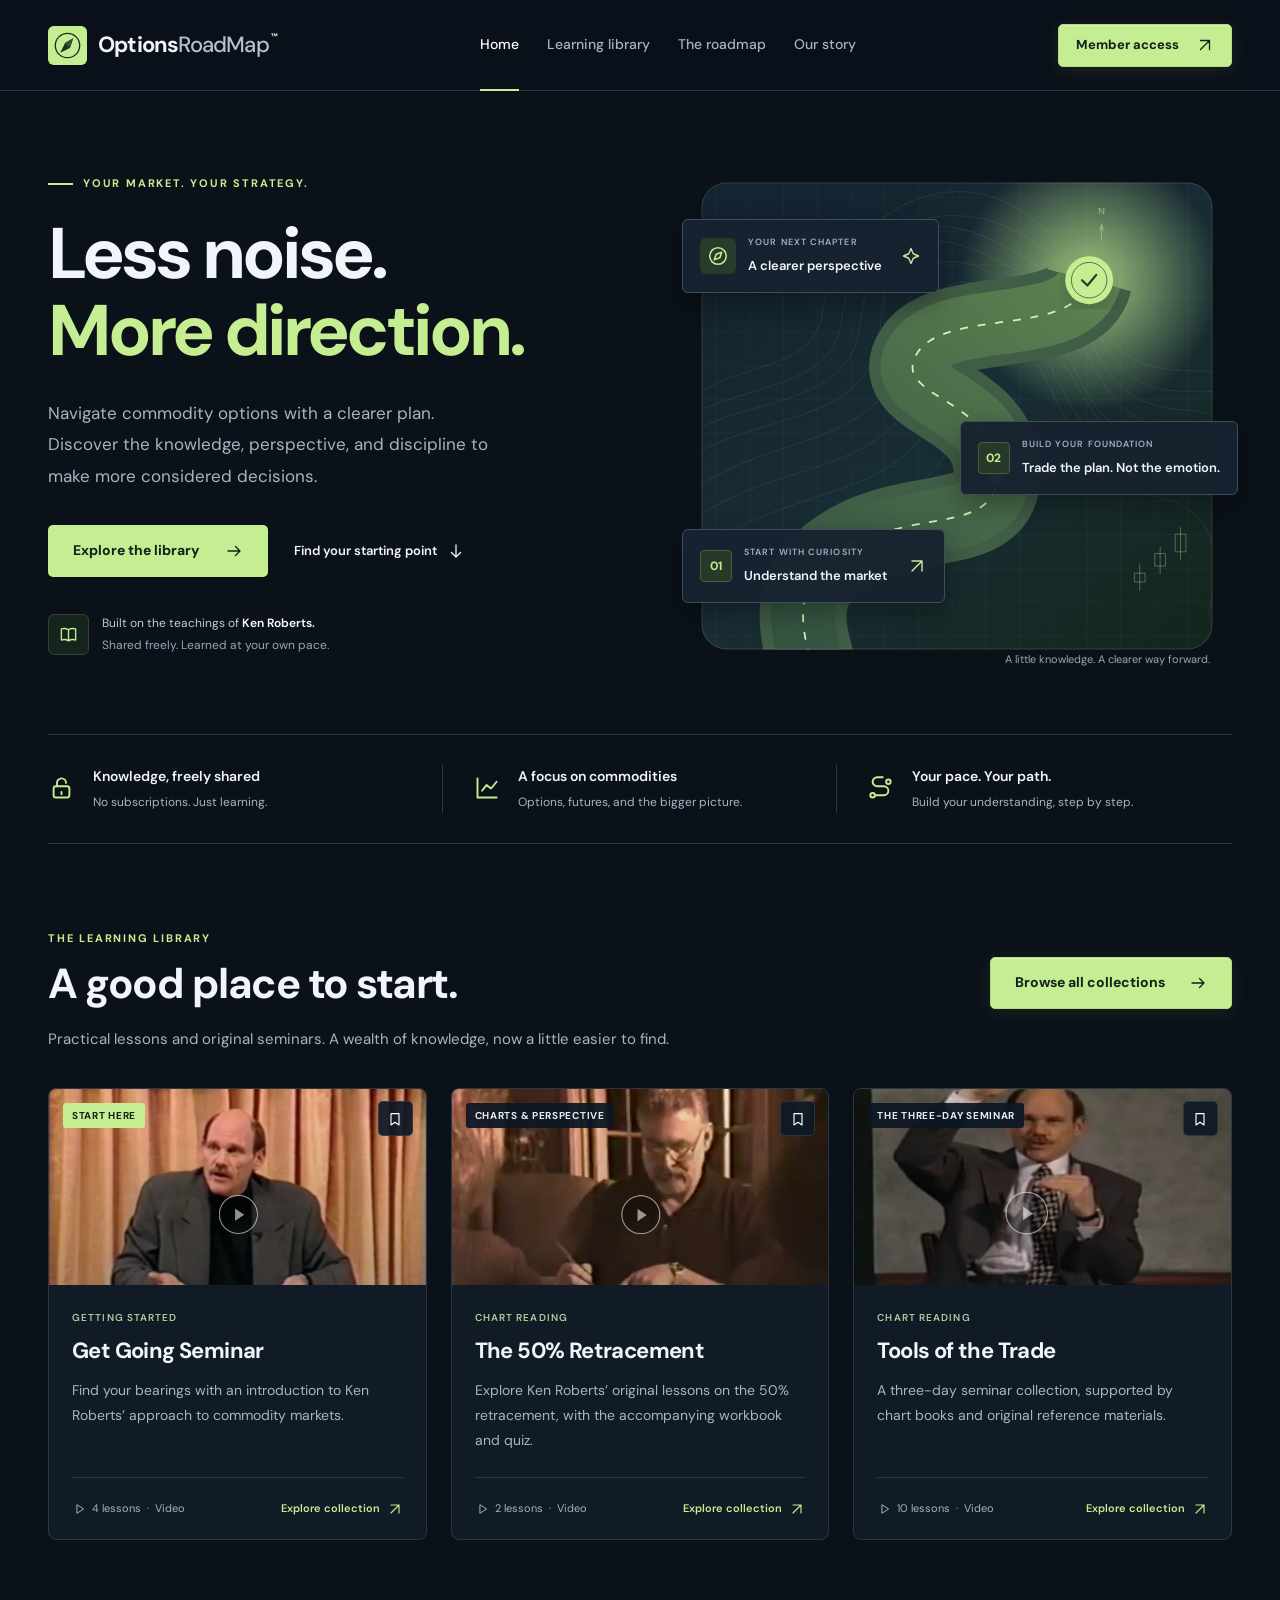
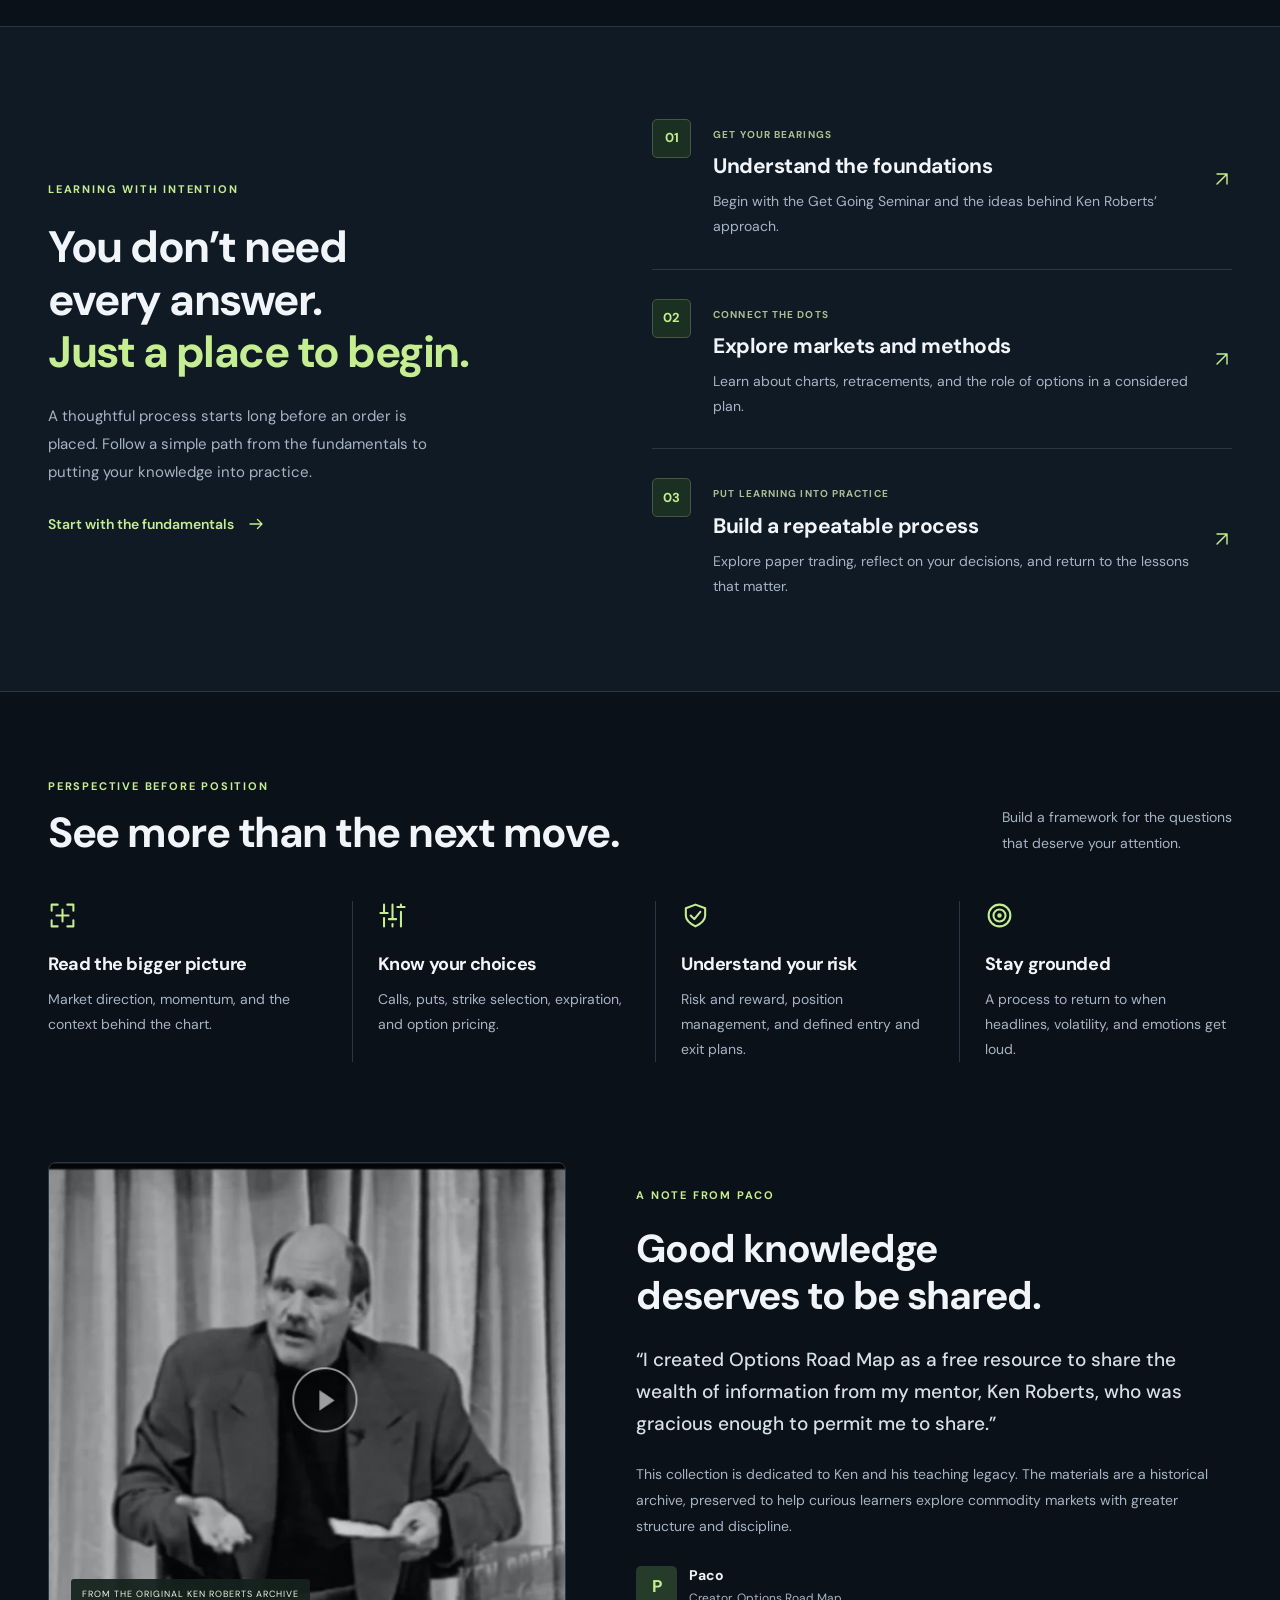
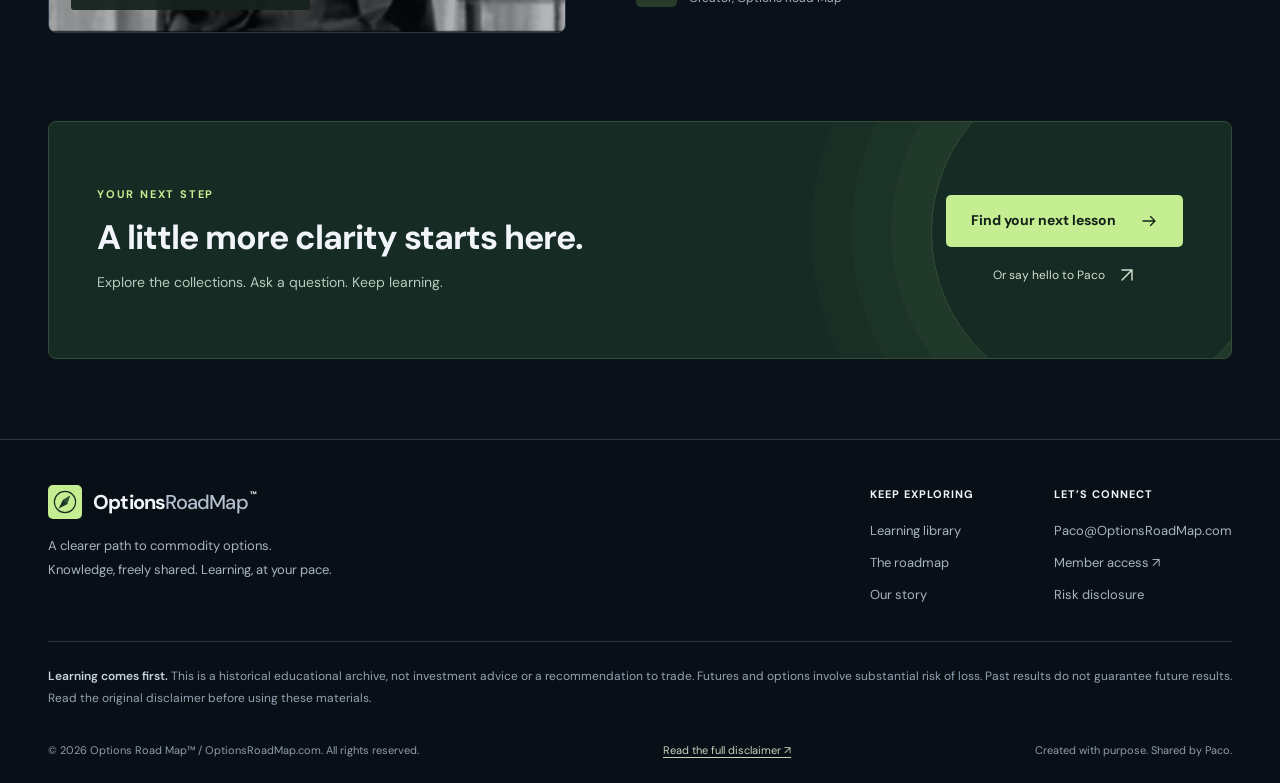
==== commit 3e78dc92: "Highlight collection browsing and member access with green glare buttons" ====
--- a/index.html
+++ b/index.html
@@ -4,16 +4,16 @@
   <meta charset="UTF-8"><meta name="viewport" content="width=device-width, initial-scale=1">
   <meta name="description" content="Find a clearer path to commodity options. Explore a free educational archive of Ken Roberts courses, seminars, and resources at Options Road Map.">
   <meta name="theme-color" content="#0b1119"><title>Options Road Map — Less noise. More direction.</title>
-  <link rel="icon" href="assets/compass.svg" type="image/svg+xml"><link rel="stylesheet" href="styles.css">
-  <script src="courses.js" defer></script><script src="app.js" defer></script>
+  <link rel="icon" href="assets/compass.svg" type="image/svg+xml"><link rel="stylesheet" href="styles.css?v=d524d7306bec">
+  <script src="courses.js?v=ac23a9f4722e" defer></script><script src="app.js?v=1377c738c012" defer></script>
 </head>
 <body data-page="home">
 <a class="skip-link" href="#main">Skip to content</a>
 <header class="site-header"><div class="container header-inner">
   <a class="brand" href="index.html" aria-label="Options Road Map home"><img src="assets/compass.svg" width="39" height="39" alt=""><span>Options<span class="brand-light">RoadMap</span><sup>™</sup></span></a>
   <button class="menu-toggle icon-button" aria-label="Open navigation" aria-expanded="false" aria-controls="main-nav" data-icon="menu"></button>
-  <nav id="main-nav" class="main-nav" aria-label="Main navigation"><a href="index.html" aria-current="page">Home</a><a href="library.html">Learning library</a><a href="#roadmap">The roadmap</a><a href="#about">Our story</a></nav>
-  <a class="button button-outline member-button" href="private.html" aria-label="Member access"><span class="member-label-desktop">Member access</span><span class="member-label-mobile">Access</span><span data-icon="arrow-up-right"></span></a>
+  <nav id="main-nav" class="main-nav" aria-label="Main navigation"><a href="index.html" aria-current="page">Home</a><a href="index.html#learning_library">Learning library</a><a href="#roadmap">The roadmap</a><a href="#about">Our story</a></nav>
+  <button class="button button-attention member-button" data-access aria-haspopup="dialog" aria-controls="access-dialog"><span class="member-label-desktop">Member access</span><span class="member-label-mobile">Access</span><span data-icon="arrow-up-right"></span></button>
 </div></header>
 <main id="main">
   <section class="hero container">
@@ -36,8 +36,8 @@
     <div><span data-icon="chart"></span><p><strong>A focus on commodities</strong><small>Options, futures, and the bigger picture.</small></p></div>
     <div><span data-icon="route"></span><p><strong>Your pace. Your path.</strong><small>Build your understanding, step by step.</small></p></div>
   </div>
-  <section class="section container" id="learn">
-    <div class="section-heading"><div><div class="eyebrow">THE LEARNING LIBRARY</div><h2>A good place to start.</h2></div><a class="text-link" href="library.html">Browse all collections <span data-icon="arrow-right"></span></a></div>
+  <section class="section container" id="learning_library">
+    <div class="section-heading"><div><div class="eyebrow">THE LEARNING LIBRARY</div><h2>A good place to start.</h2></div><a class="button button-attention" href="library.html"><span>Browse all collections</span><span data-icon="arrow-right"></span></a></div>
     <p class="section-intro">Practical lessons and original seminars. A wealth of knowledge, now a little easier to find.</p>
     <div class="course-grid home-courses" id="featured-courses"></div>
   </section>
--- a/styles.css
+++ b/styles.css
@@ -62,6 +62,15 @@
 .button-outline:hover { background: #1e2c37; border-color: #718475; }
 .member-button { font-size: 13px; gap: 17px; min-height: 43px; padding: 10px 17px; }
 .member-label-mobile { display: none; }
+.button-attention { position: relative; isolation: isolate; overflow: hidden; flex-shrink: 0; background: var(--lime); color: #13201a; border-color: #b4dc7c; box-shadow: 0 4px 18px #b4dc7c18, inset 0 1px 0 #ffffff50; }
+.button-attention:hover { background: #d5f7af; border-color: #d5f7af; box-shadow: 0 6px 24px #b4dc7c30, inset 0 1px 0 #ffffff70; }
+.button-attention > * { position: relative; z-index: 1; }
+.button-attention::before { content: ''; position: absolute; z-index: 0; pointer-events: none; top: -20%; left: 0; width: 38%; height: 140%; background: linear-gradient(90deg, transparent, #ffffff80, transparent); transform: translateX(-200%) skewX(-24deg); animation: button-glare 4.8s ease-in-out infinite; }
+.member-button.button-attention::before { animation-delay: .7s; }
+@keyframes button-glare {
+  0% { transform: translateX(-200%) skewX(-24deg); }
+  28%, 100% { transform: translateX(380%) skewX(-24deg); }
+}
 .icon-button { display: inline-flex; align-items: center; justify-content: center; background: none; border: 1px solid var(--line); border-radius: 5px; width: 40px; height: 40px; }
 .menu-toggle { display: none; }
 .text-link { display: inline-flex; align-items: center; gap: 13px; font-size: 14px; font-weight: 600; border: 0; background: none; padding: 0; color: var(--ink); }
